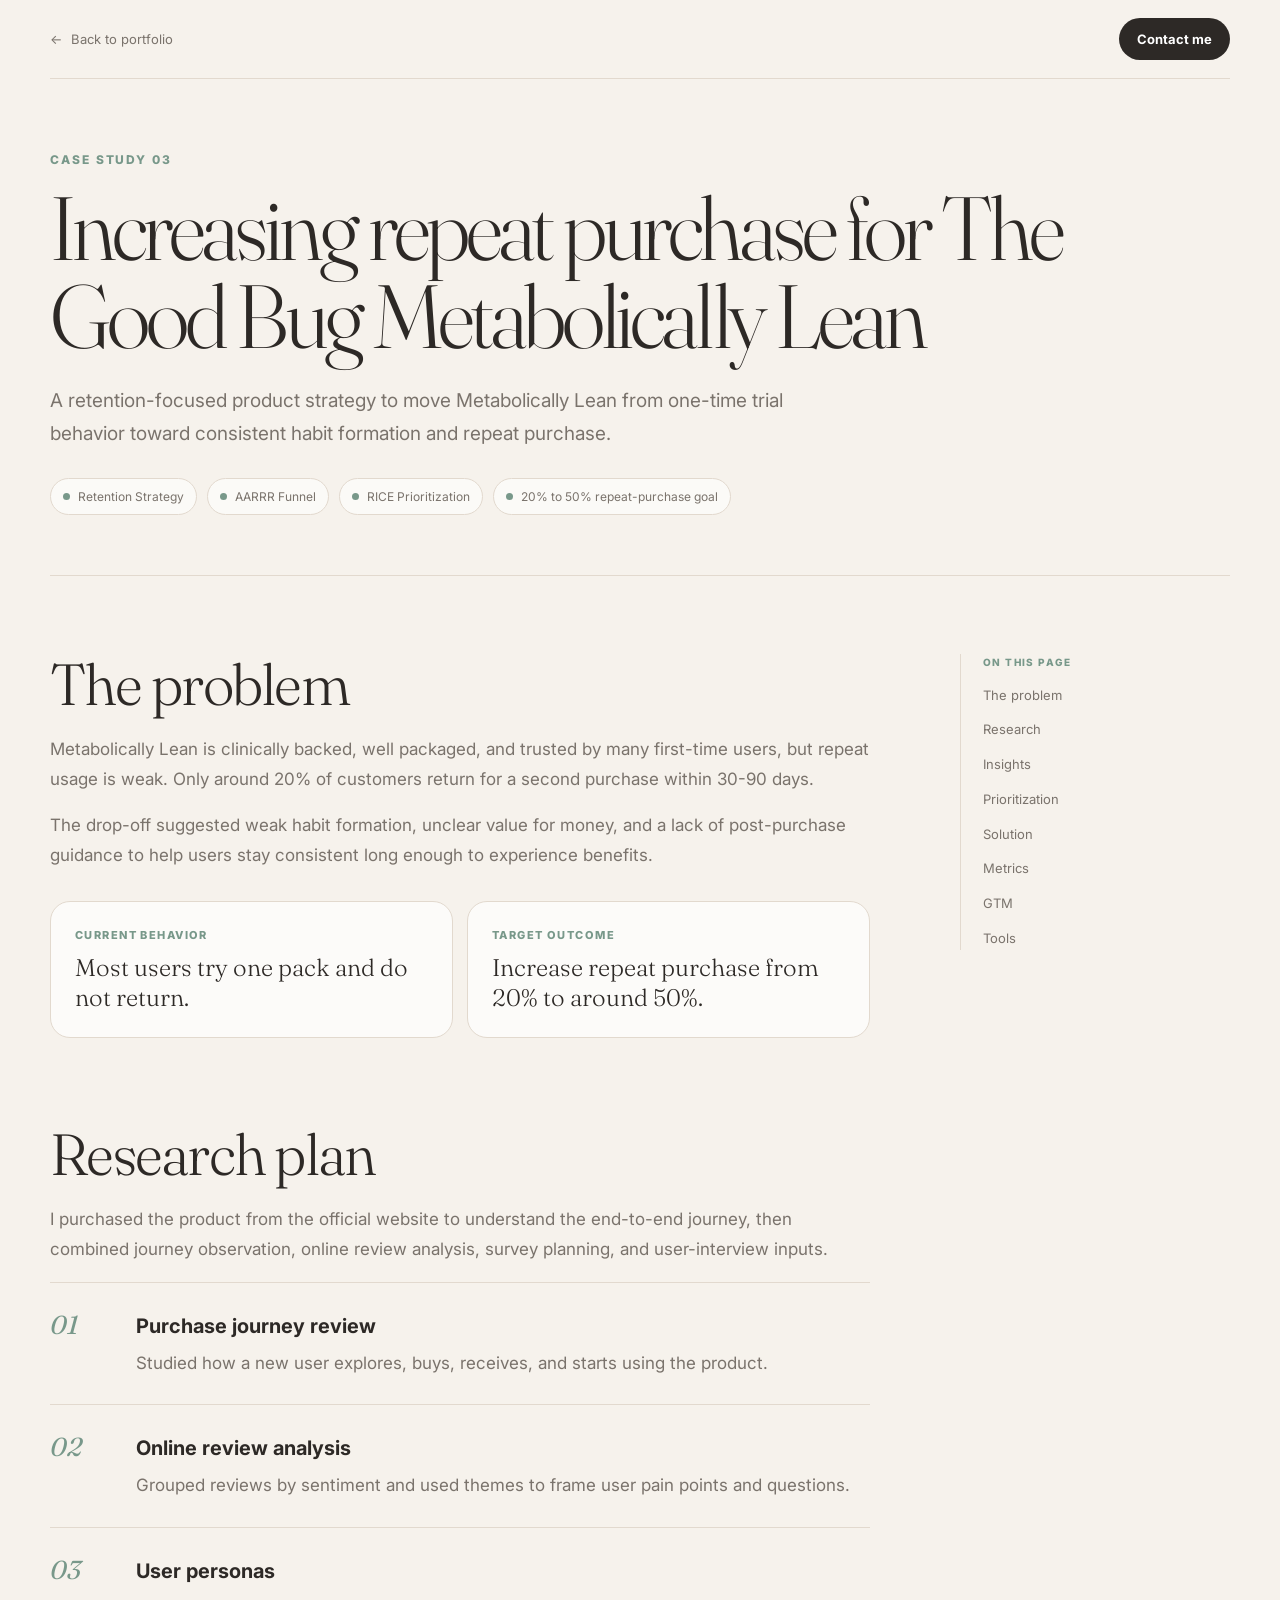
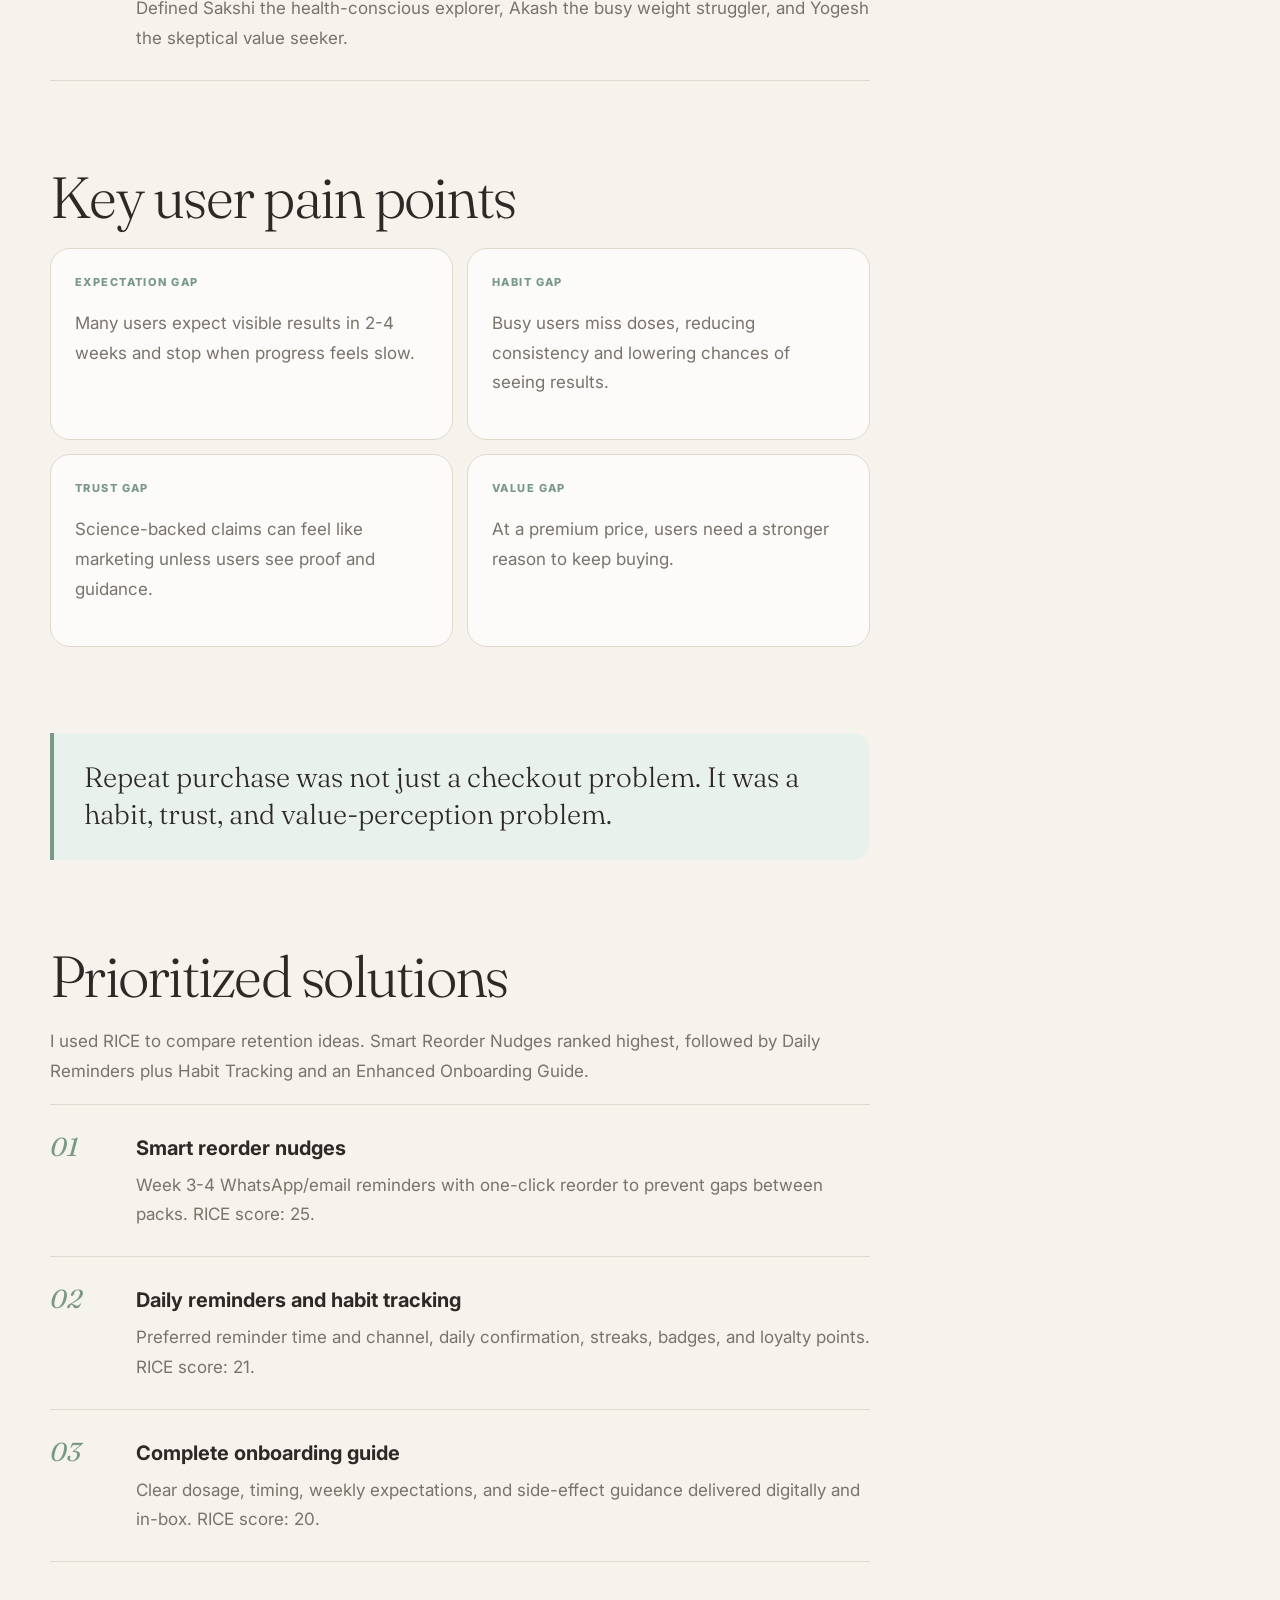
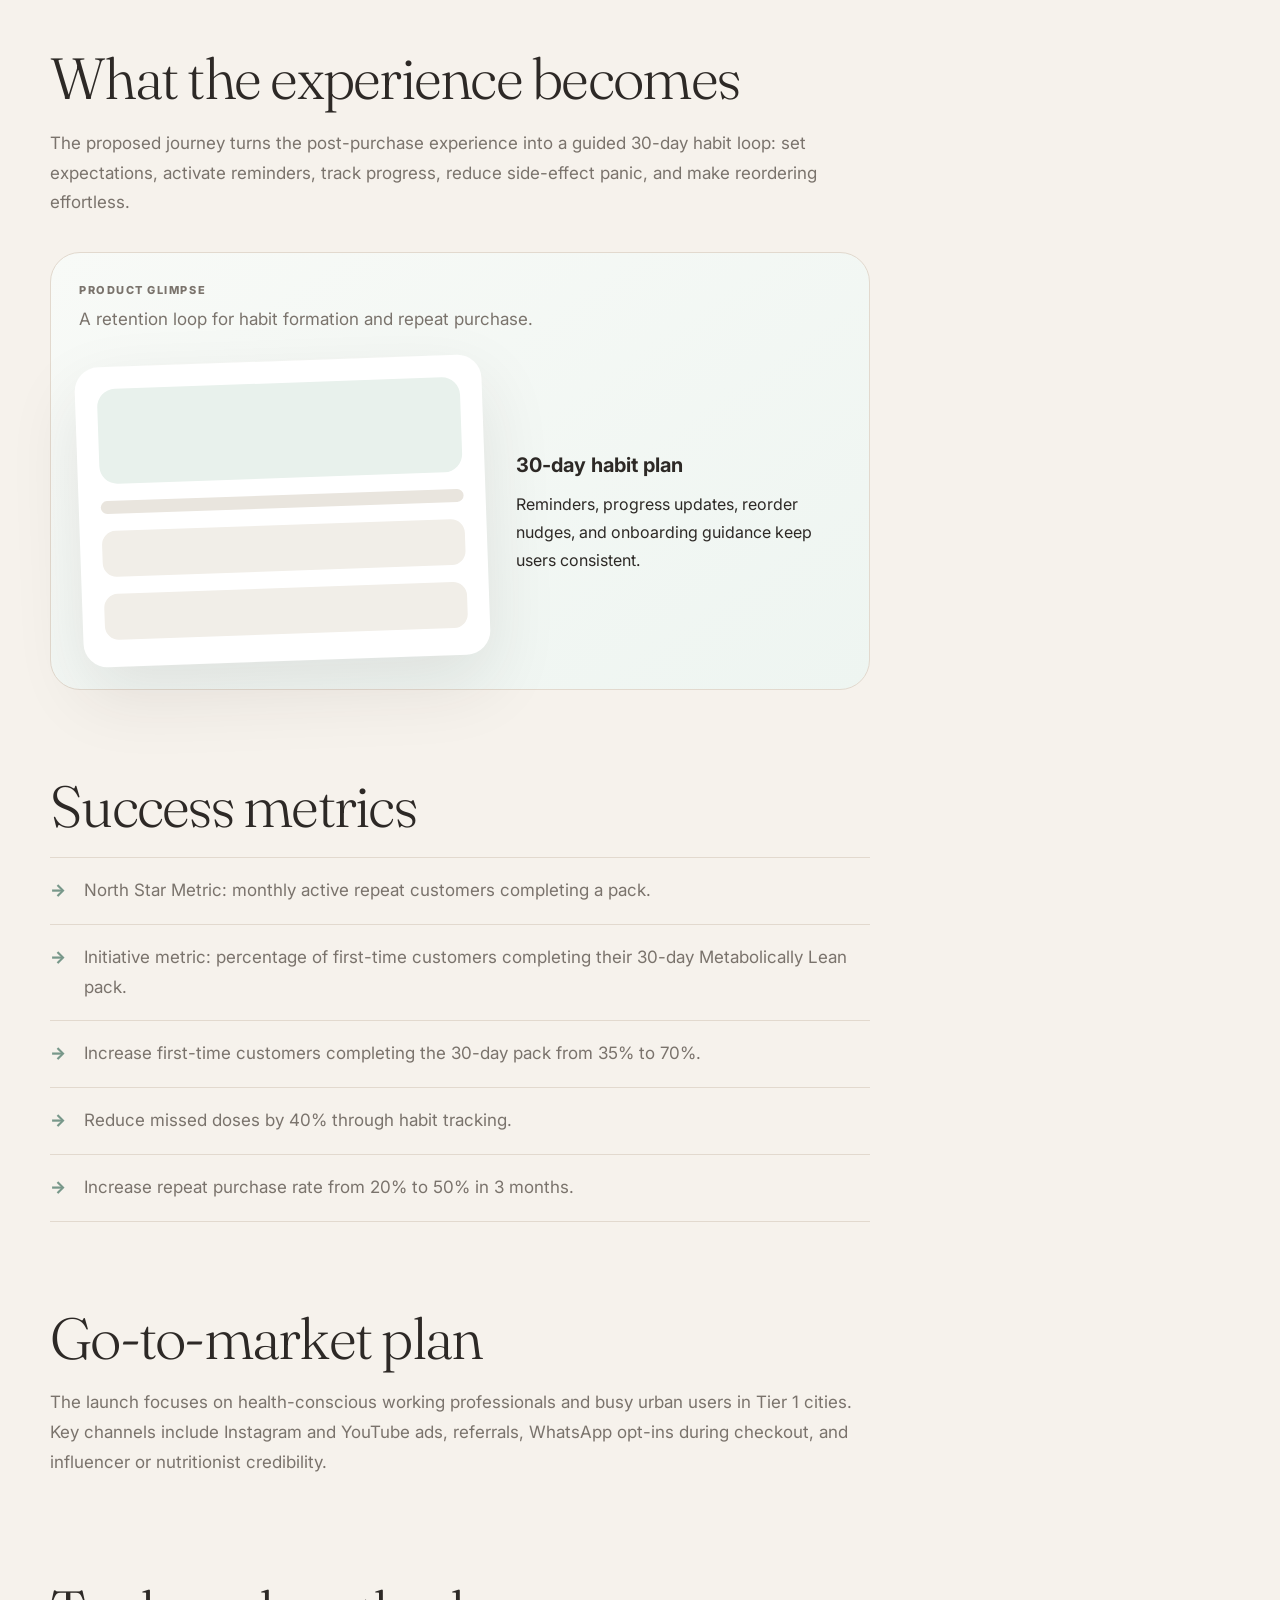
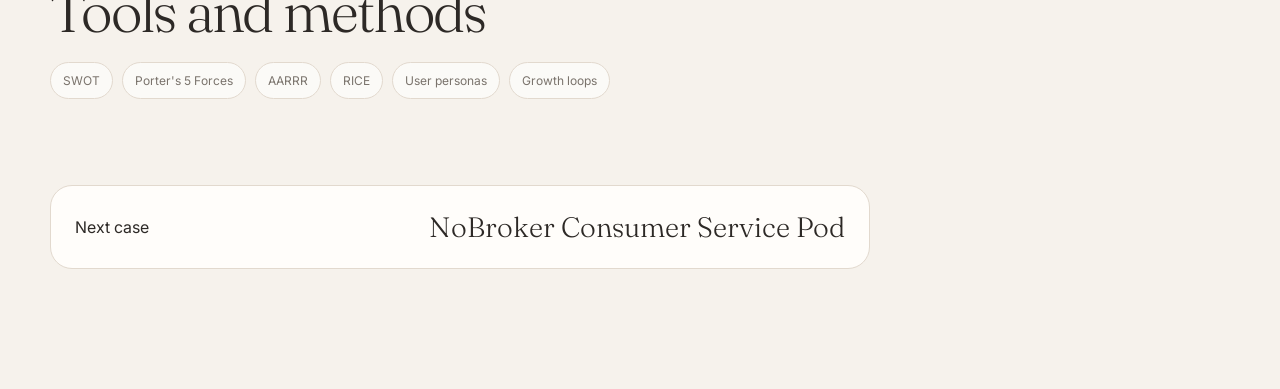
==== case-studies/good-bug-repeat-purchase/index.html @ 2aecc2f2 "Add new product case studies" ====
<!doctype html>
<html lang="en">
<head>
  <meta charset="utf-8">
  <meta name="viewport" content="width=device-width, initial-scale=1">
  <title>The Good Bug repeat purchase - Abhishek Wabale</title>
  <meta name="description" content="A product case study on increasing repeat purchase for The Good Bug Metabolically Lean.">
  <link rel="preconnect" href="https://fonts.googleapis.com">
  <link rel="preconnect" href="https://fonts.gstatic.com" crossorigin>
  <link href="https://fonts.googleapis.com/css2?family=Fraunces:opsz,wght@9..144,300;9..144,400&family=Inter:wght@300;400;500;600;700&display=swap" rel="stylesheet">
  <link rel="stylesheet" href="../../styles/case-study.css">
</head>
<body class="case-study-page">
  <div class="case-page">
    <div class="topbar">
      <a class="back-link" href="../../index.html#work"><span>&larr;</span><span>Back to portfolio</span></a>
      <div class="top-actions"><a class="btn" href="../../index.html#contact">Contact me</a></div>
    </div>

    <section class="hero">
      <p class="eyebrow">Case Study 03</p>
      <h1>Increasing repeat purchase for The Good Bug Metabolically Lean</h1>
      <p class="hero-copy">A retention-focused product strategy to move Metabolically Lean from one-time trial behavior toward consistent habit formation and repeat purchase.</p>
      <div class="hero-meta">
        <div class="hero-meta-item"><span class="hero-meta-dot"></span><span>Retention Strategy</span></div>
        <div class="hero-meta-item"><span class="hero-meta-dot"></span><span>AARRR Funnel</span></div>
        <div class="hero-meta-item"><span class="hero-meta-dot"></span><span>RICE Prioritization</span></div>
        <div class="hero-meta-item"><span class="hero-meta-dot"></span><span>20% to 50% repeat-purchase goal</span></div>
      </div>
    </section>

    <div class="content-wrap">
      <main class="content">
        <section class="section" id="problem">
          <h2 class="section-title">The problem</h2>
          <p>Metabolically Lean is clinically backed, well packaged, and trusted by many first-time users, but repeat usage is weak. Only around 20% of customers return for a second purchase within 30-90 days.</p>
          <p>The drop-off suggested weak habit formation, unclear value for money, and a lack of post-purchase guidance to help users stay consistent long enough to experience benefits.</p>
          <div class="facts">
            <div class="fact"><span>Current behavior</span><strong>Most users try one pack and do not return.</strong></div>
            <div class="fact"><span>Target outcome</span><strong>Increase repeat purchase from 20% to around 50%.</strong></div>
          </div>
        </section>

        <section class="section" id="research">
          <h2 class="section-title">Research plan</h2>
          <p>I purchased the product from the official website to understand the end-to-end journey, then combined journey observation, online review analysis, survey planning, and user-interview inputs.</p>
          <div class="steps">
            <div class="step"><div class="step-no">01</div><div><h3>Purchase journey review</h3><p>Studied how a new user explores, buys, receives, and starts using the product.</p></div></div>
            <div class="step"><div class="step-no">02</div><div><h3>Online review analysis</h3><p>Grouped reviews by sentiment and used themes to frame user pain points and questions.</p></div></div>
            <div class="step"><div class="step-no">03</div><div><h3>User personas</h3><p>Defined Sakshi the health-conscious explorer, Akash the busy weight struggler, and Yogesh the skeptical value seeker.</p></div></div>
          </div>
        </section>

        <section class="section" id="insights">
          <h2 class="section-title">Key user pain points</h2>
          <div class="two-col">
            <div class="impact-box"><span>Expectation gap</span><p>Many users expect visible results in 2-4 weeks and stop when progress feels slow.</p></div>
            <div class="impact-box"><span>Habit gap</span><p>Busy users miss doses, reducing consistency and lowering chances of seeing results.</p></div>
            <div class="impact-box"><span>Trust gap</span><p>Science-backed claims can feel like marketing unless users see proof and guidance.</p></div>
            <div class="impact-box"><span>Value gap</span><p>At a premium price, users need a stronger reason to keep buying.</p></div>
          </div>
        </section>

        <blockquote class="pull-quote">Repeat purchase was not just a checkout problem. It was a habit, trust, and value-perception problem.</blockquote>

        <section class="section" id="solutions">
          <h2 class="section-title">Prioritized solutions</h2>
          <p>I used RICE to compare retention ideas. Smart Reorder Nudges ranked highest, followed by Daily Reminders plus Habit Tracking and an Enhanced Onboarding Guide.</p>
          <div class="steps">
            <div class="step"><div class="step-no">01</div><div><h3>Smart reorder nudges</h3><p>Week 3-4 WhatsApp/email reminders with one-click reorder to prevent gaps between packs. RICE score: 25.</p></div></div>
            <div class="step"><div class="step-no">02</div><div><h3>Daily reminders and habit tracking</h3><p>Preferred reminder time and channel, daily confirmation, streaks, badges, and loyalty points. RICE score: 21.</p></div></div>
            <div class="step"><div class="step-no">03</div><div><h3>Complete onboarding guide</h3><p>Clear dosage, timing, weekly expectations, and side-effect guidance delivered digitally and in-box. RICE score: 20.</p></div></div>
          </div>
        </section>

        <section class="section" id="solution">
          <h2 class="section-title">What the experience becomes</h2>
          <p>The proposed journey turns the post-purchase experience into a guided 30-day habit loop: set expectations, activate reminders, track progress, reduce side-effect panic, and make reordering effortless.</p>
          <div class="case-gallery">
            <div class="case-gallery-head"><div><p class="case-gallery-label">Product glimpse</p><p class="case-gallery-title">A retention loop for habit formation and repeat purchase.</p></div></div>
            <div class="case-gallery-stage">
              <div class="mock-screen"><div class="hero-block"></div><div class="bar"></div><div class="row"></div><div class="row"></div></div>
              <div class="case-gallery-caption"><strong>30-day habit plan</strong> Reminders, progress updates, reorder nudges, and onboarding guidance keep users consistent.</div>
            </div>
          </div>
        </section>

        <section class="section" id="metrics">
          <h2 class="section-title">Success metrics</h2>
          <ul class="impact-points">
            <li>North Star Metric: monthly active repeat customers completing a pack.</li>
            <li>Initiative metric: percentage of first-time customers completing their 30-day Metabolically Lean pack.</li>
            <li>Increase first-time customers completing the 30-day pack from 35% to 70%.</li>
            <li>Reduce missed doses by 40% through habit tracking.</li>
            <li>Increase repeat purchase rate from 20% to 50% in 3 months.</li>
          </ul>
        </section>

        <section class="section" id="gtm">
          <h2 class="section-title">Go-to-market plan</h2>
          <p>The launch focuses on health-conscious working professionals and busy urban users in Tier 1 cities. Key channels include Instagram and YouTube ads, referrals, WhatsApp opt-ins during checkout, and influencer or nutritionist credibility.</p>
        </section>

        <section class="section" id="tools">
          <h2 class="section-title">Tools and methods</h2>
          <div class="case-chip-list"><span class="chip">SWOT</span><span class="chip">Porter's 5 Forces</span><span class="chip">AARRR</span><span class="chip">RICE</span><span class="chip">User personas</span><span class="chip">Growth loops</span></div>
        </section>

        <a class="next-case" href="../nobroker-consumer-service/"><span>Next case</span><strong>NoBroker Consumer Service Pod</strong></a>
      </main>

      <aside class="case-index">
        <span>On this page</span>
        <a href="#problem">The problem</a>
        <a href="#research">Research</a>
        <a href="#insights">Insights</a>
        <a href="#solutions">Prioritization</a>
        <a href="#solution">Solution</a>
        <a href="#metrics">Metrics</a>
        <a href="#gtm">GTM</a>
        <a href="#tools">Tools</a>
      </aside>
    </div>
  </div>
</body>
</html>
---- styles/case-study.css ----
:root {
  --ink: #2d2926;
  --muted: #7a736c;
  --paper: #f6f2ec;
  --panel: #fffdfa;
  --line: #e2d9ce;
  --sage: #78988a;
  --mint: #e8f1ec;
  --rose: #efe3dc;
  --sand: #eee2cb;
  --serif: "Fraunces", Georgia, serif;
  --sans: "Inter", Arial, sans-serif;
  --shadow: 0 28px 70px rgba(45, 41, 38, .1);
}

* { box-sizing: border-box; }
html { scroll-behavior: smooth; scroll-padding-top: 96px; }
body.case-study-page {
  margin: 0;
  background: var(--paper);
  color: var(--ink);
  font-family: var(--sans);
  line-height: 1.75;
}
a { color: inherit; text-decoration: none; }
.case-page { width: min(1180px, calc(100% - 44px)); margin: 0 auto; }
.topbar {
  height: 78px;
  display: flex;
  align-items: center;
  justify-content: space-between;
}
.back-link {
  display: inline-flex;
  align-items: center;
  gap: 9px;
  color: var(--muted);
  font-size: 13px;
}
.btn {
  display: inline-flex;
  align-items: center;
  justify-content: center;
  padding: 10px 18px;
  border-radius: 999px;
  background: var(--ink);
  color: #fff;
  font-size: 13px;
  font-weight: 700;
}
.hero {
  padding: 70px 0 60px;
  border-top: 1px solid var(--line);
  border-bottom: 1px solid var(--line);
}
.eyebrow {
  margin: 0 0 14px;
  color: var(--sage);
  text-transform: uppercase;
  letter-spacing: .16em;
  font-size: 12px;
  font-weight: 800;
}
.hero h1 {
  max-width: 1020px;
  margin: 0;
  font: 300 clamp(48px, 7vw, 96px)/.98 var(--serif);
  letter-spacing: -.045em;
  text-transform: none;
}
.hero-copy {
  max-width: 810px;
  color: var(--muted);
  font-size: 19px;
  margin: 24px 0 0;
}
.hero-meta {
  display: flex;
  flex-wrap: wrap;
  gap: 10px;
  margin-top: 28px;
}
.hero-meta-item, .chip {
  display: inline-flex;
  align-items: center;
  gap: 8px;
  border: 1px solid var(--line);
  border-radius: 999px;
  padding: 7px 12px;
  background: rgba(255,255,255,.62);
  color: var(--muted);
  font-size: 12px;
}
.hero-meta-dot {
  width: 7px;
  height: 7px;
  border-radius: 50%;
  background: var(--sage);
}
.content-wrap {
  display: grid;
  grid-template-columns: minmax(0, 820px) 230px;
  gap: 90px;
  align-items: start;
  padding: 78px 0 120px;
}
.content { min-width: 0; }
.section {
  padding: 0 0 86px;
}
.section-title {
  margin: 0 0 20px;
  font: 300 clamp(36px, 4.6vw, 58px)/1.05 var(--serif);
  letter-spacing: -.03em;
}
.content p, .content li {
  color: var(--muted);
  font-size: 17px;
}
.facts {
  display: grid;
  grid-template-columns: repeat(2, 1fr);
  gap: 14px;
  margin-top: 30px;
}
.fact, .impact-box {
  padding: 24px;
  border: 1px solid var(--line);
  border-radius: 20px;
  background: rgba(255,255,255,.72);
}
.fact span, .impact-box span {
  display: block;
  color: var(--sage);
  text-transform: uppercase;
  letter-spacing: .13em;
  font-size: 11px;
  font-weight: 800;
  margin-bottom: 8px;
}
.fact strong {
  display: block;
  font: 300 24px/1.25 var(--serif);
}
.pull-quote {
  margin: 0 0 86px;
  padding: 26px 30px;
  border-left: 4px solid var(--sage);
  border-radius: 0 18px 18px 0;
  background: var(--mint);
  font: 300 28px/1.35 var(--serif);
}
.steps {
  border-top: 1px solid var(--line);
}
.step {
  display: grid;
  grid-template-columns: 64px 1fr;
  gap: 22px;
  padding: 26px 0;
  border-bottom: 1px solid var(--line);
}
.step-no {
  color: var(--sage);
  font: italic 26px var(--serif);
}
.step h3 { margin: 0 0 5px; font-size: 20px; }
.step p { margin: 0; }
.case-gallery {
  margin-top: 34px;
  padding: 28px;
  border: 1px solid var(--line);
  border-radius: 30px;
  background: linear-gradient(145deg, #f8faf7, #eef5f1);
}
.case-gallery-head {
  display: flex;
  justify-content: space-between;
  gap: 20px;
  align-items: start;
  margin-bottom: 26px;
}
.case-gallery-label {
  margin: 0 0 5px;
  color: var(--sage);
  text-transform: uppercase;
  letter-spacing: .14em;
  font-size: 11px !important;
  font-weight: 800;
}
.case-gallery-title {
  margin: 0;
  max-width: 520px;
  color: var(--muted);
}
.case-gallery-stage {
  display: grid;
  grid-template-columns: 1fr .8fr;
  gap: 30px;
  align-items: center;
}
.mock-screen {
  min-height: 300px;
  border-radius: 24px;
  background: #fff;
  box-shadow: var(--shadow);
  padding: 22px;
  display: grid;
  gap: 12px;
  transform: rotate(-2deg);
}
.mock-screen .bar {
  height: 13px;
  border-radius: 999px;
  background: #e9e5de;
}
.mock-screen .hero-block {
  height: 95px;
  border-radius: 18px;
  background: var(--mint);
}
.mock-screen .row {
  height: 46px;
  border-radius: 14px;
  background: #f1eee8;
}
.case-gallery-caption strong {
  display: block;
  color: var(--ink);
  font-size: 20px;
  margin-bottom: 7px;
}
.impact-points {
  list-style: none;
  padding: 0;
  margin: 0;
  border-top: 1px solid var(--line);
}
.impact-points li {
  position: relative;
  padding: 18px 0 18px 34px;
  border-bottom: 1px solid var(--line);
}
.impact-points li::before {
  content: "->";
  position: absolute;
  left: 0;
  color: var(--sage);
  font-weight: 800;
}
.two-col {
  display: grid;
  grid-template-columns: repeat(2, 1fr);
  gap: 14px;
}
.case-chip-list {
  display: flex;
  flex-wrap: wrap;
  gap: 9px;
}
.case-index {
  position: sticky;
  top: 26px;
  padding-left: 22px;
  border-left: 1px solid var(--line);
  display: grid;
  gap: 12px;
  color: var(--muted);
  font-size: 13px;
}
.case-index span {
  text-transform: uppercase;
  letter-spacing: .14em;
  font-size: 10px;
  font-weight: 800;
  color: var(--sage);
}
.case-index a:hover { color: var(--ink); }
.next-case {
  display: flex;
  justify-content: space-between;
  gap: 20px;
  align-items: center;
  padding: 24px;
  border: 1px solid var(--line);
  border-radius: 22px;
  background: var(--panel);
}
.next-case strong {
  display: block;
  font: 300 28px var(--serif);
}

@media (max-width: 880px) {
  .content-wrap { grid-template-columns: 1fr; gap: 40px; padding-top: 54px; }
  .case-index { display: none; }
  .facts, .two-col, .case-gallery-stage { grid-template-columns: 1fr; }
  .hero { padding-top: 44px; }
}

@media (max-width: 620px) {
  .case-page { width: min(100% - 30px, 1180px); }
  .topbar { height: 68px; }
  .top-actions { display: none; }
  .hero h1 { font-size: 44px; }
  .hero-copy { font-size: 17px; }
  .step { grid-template-columns: 1fr; }
  .pull-quote { font-size: 23px; padding: 22px; }
}
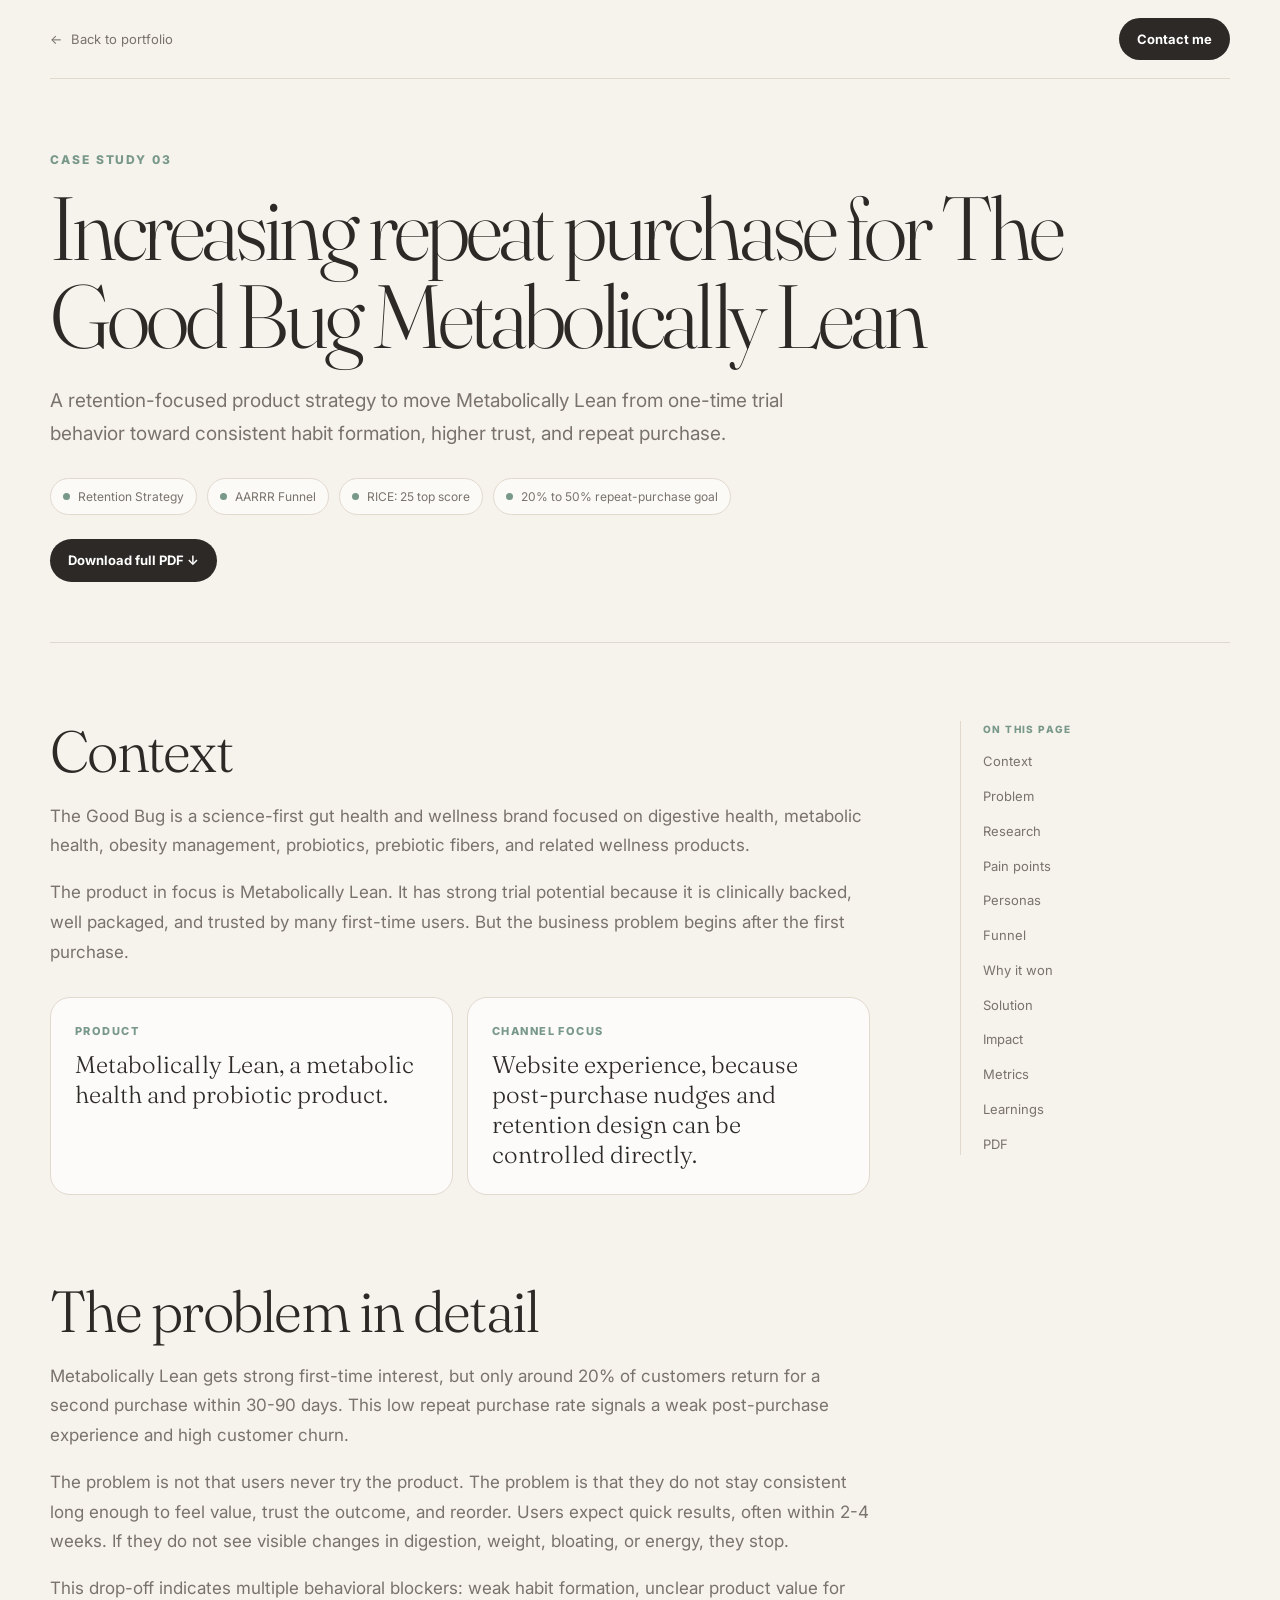
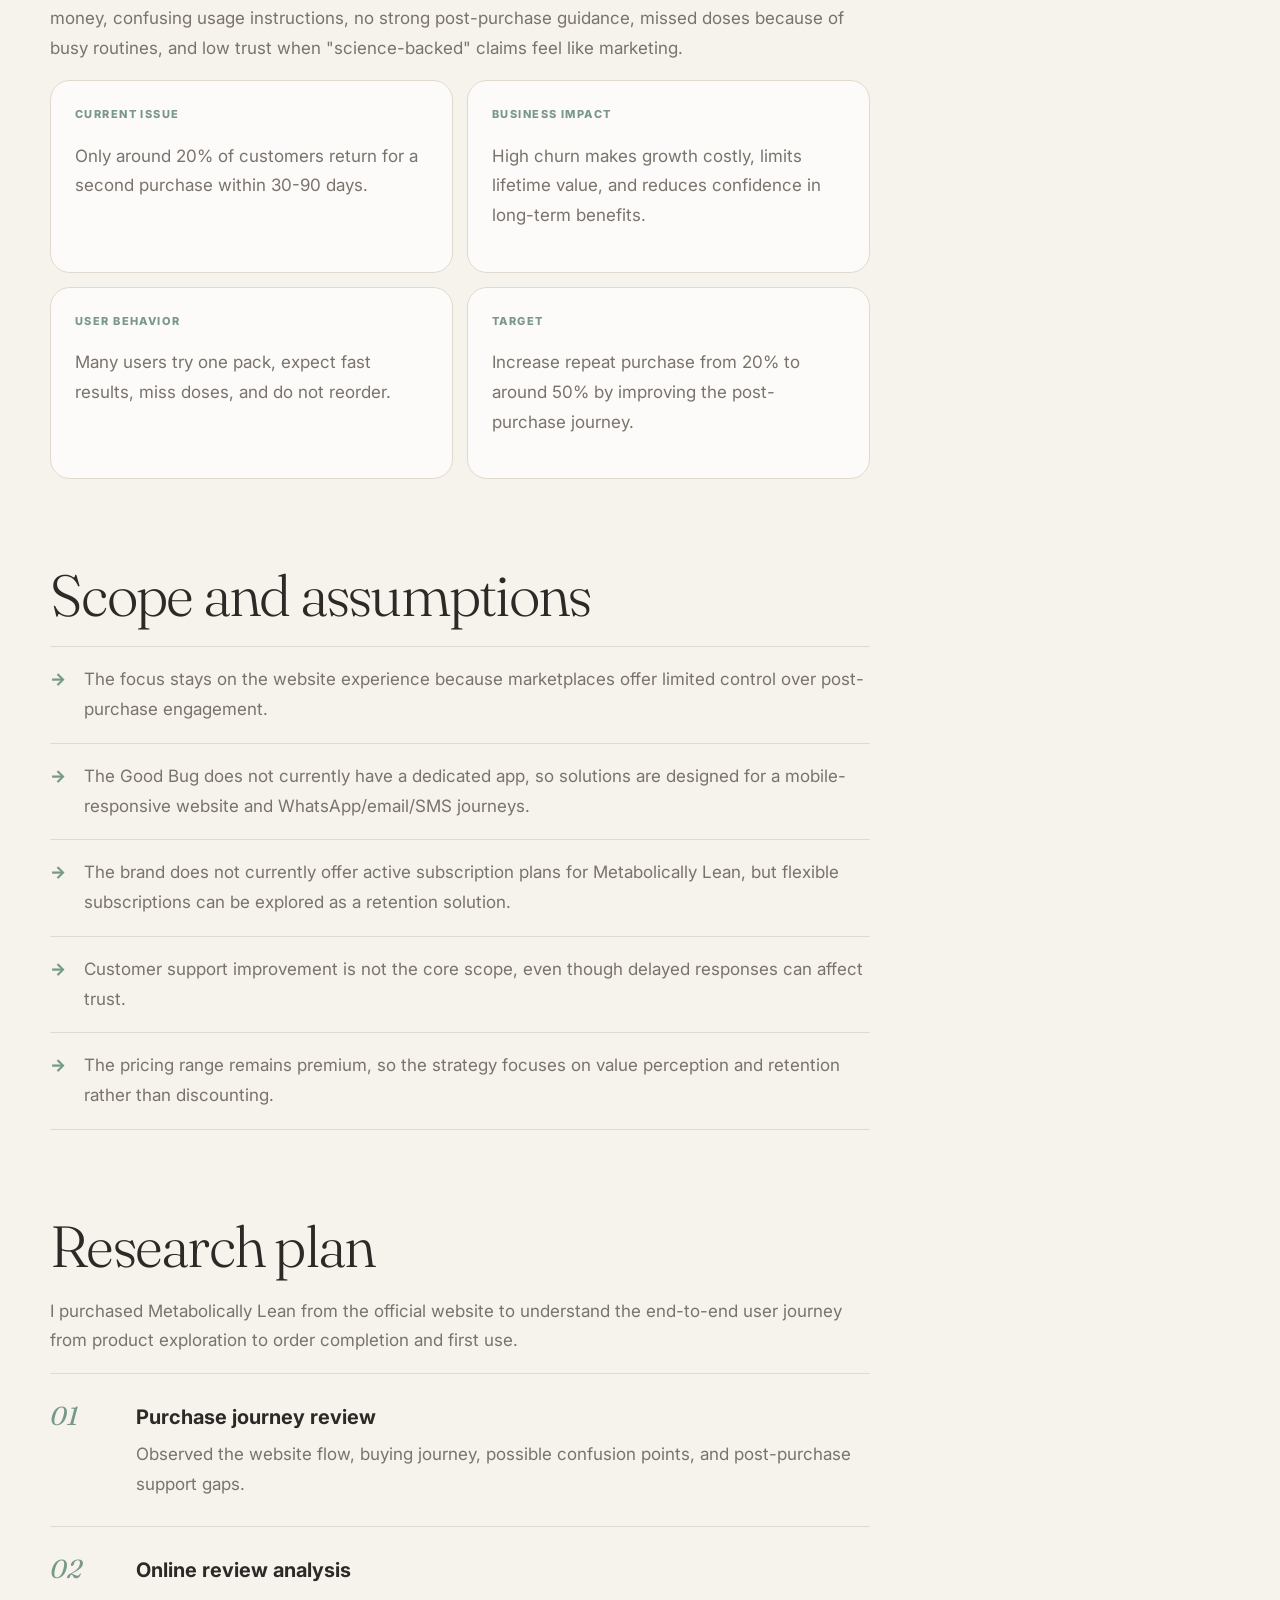
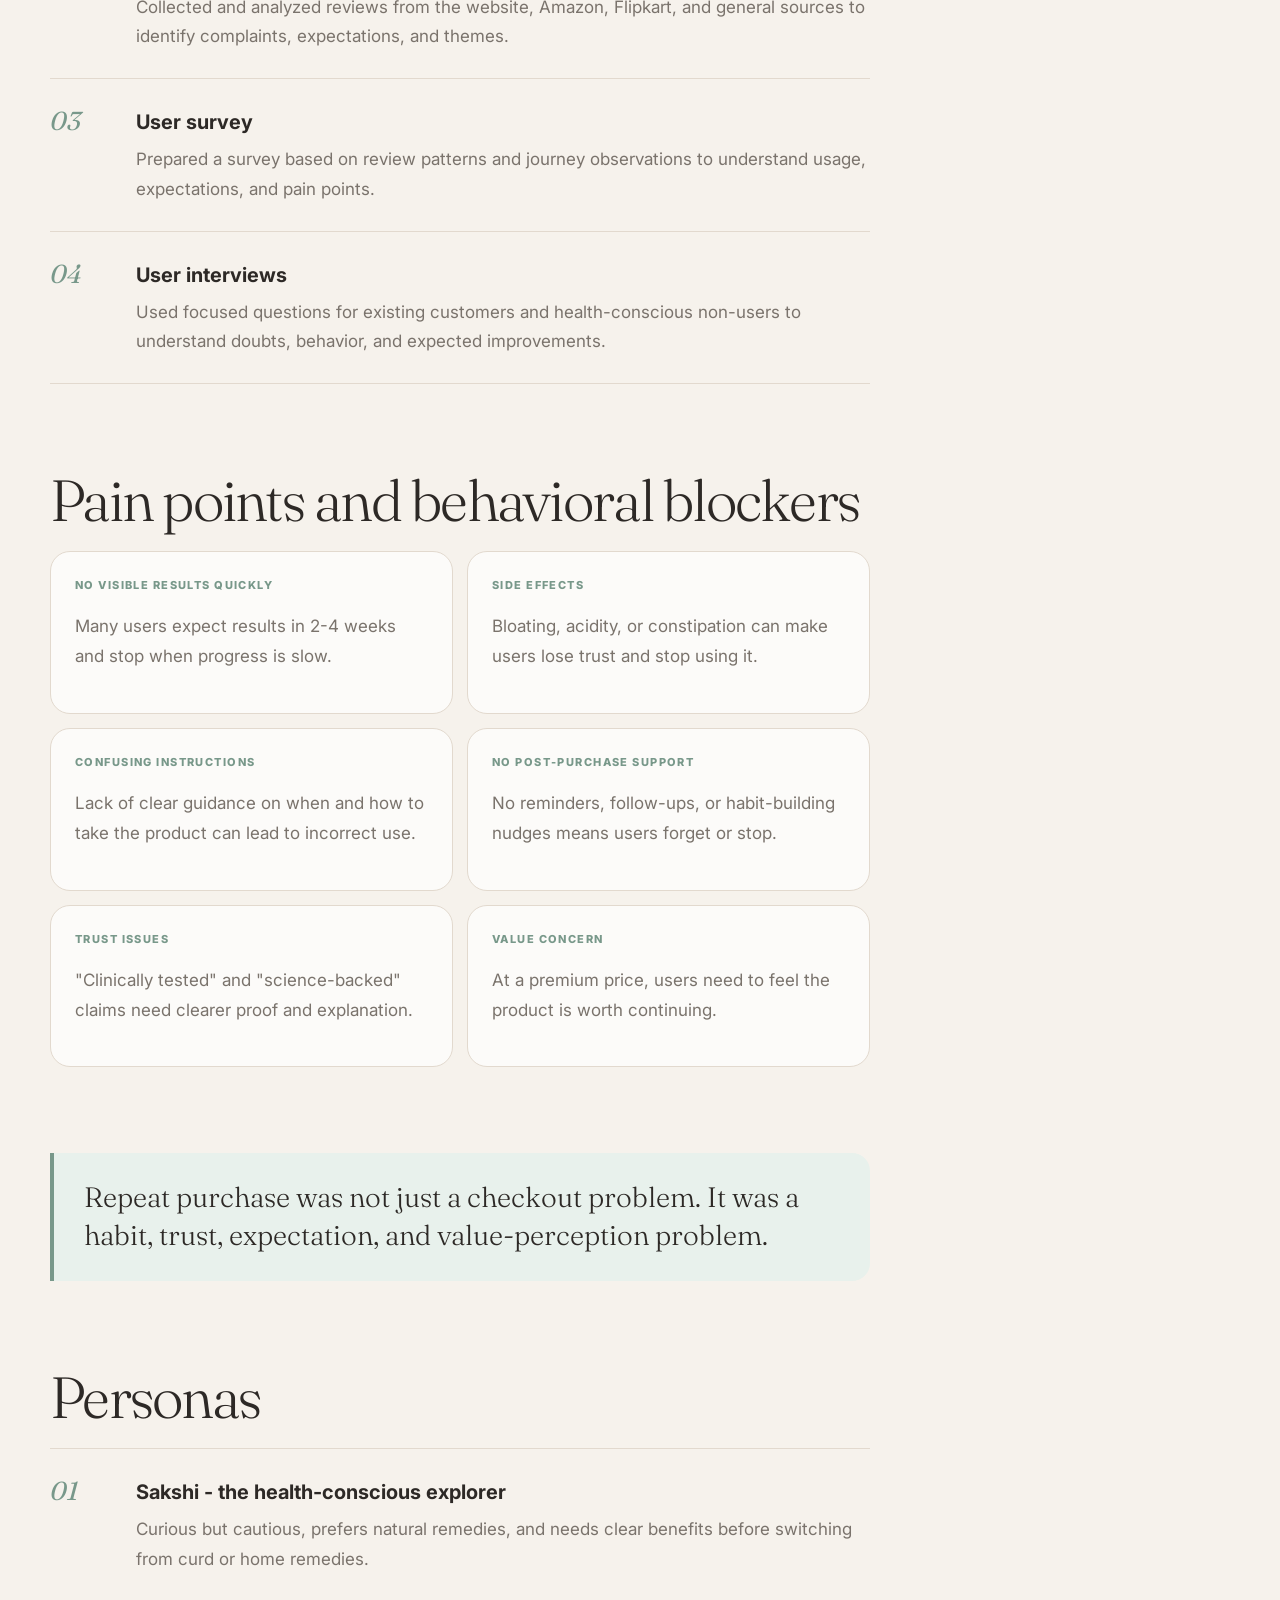
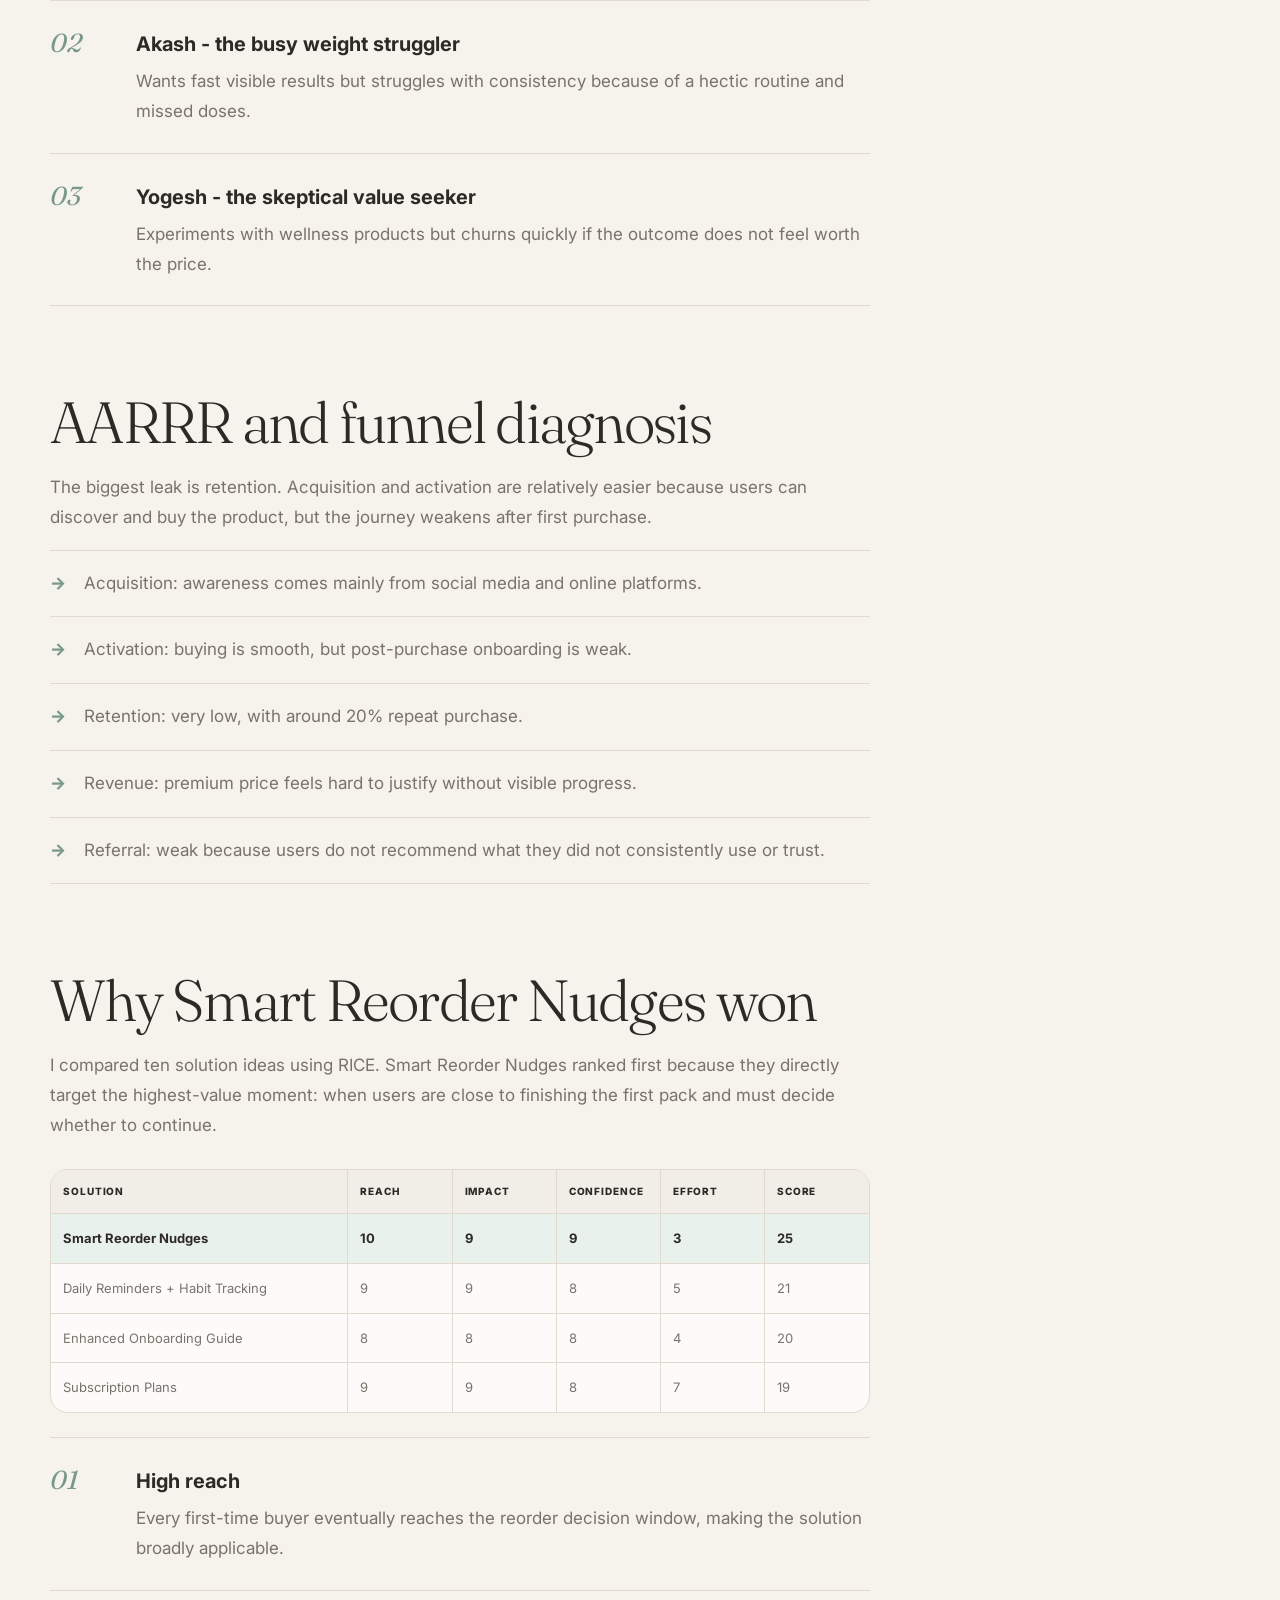
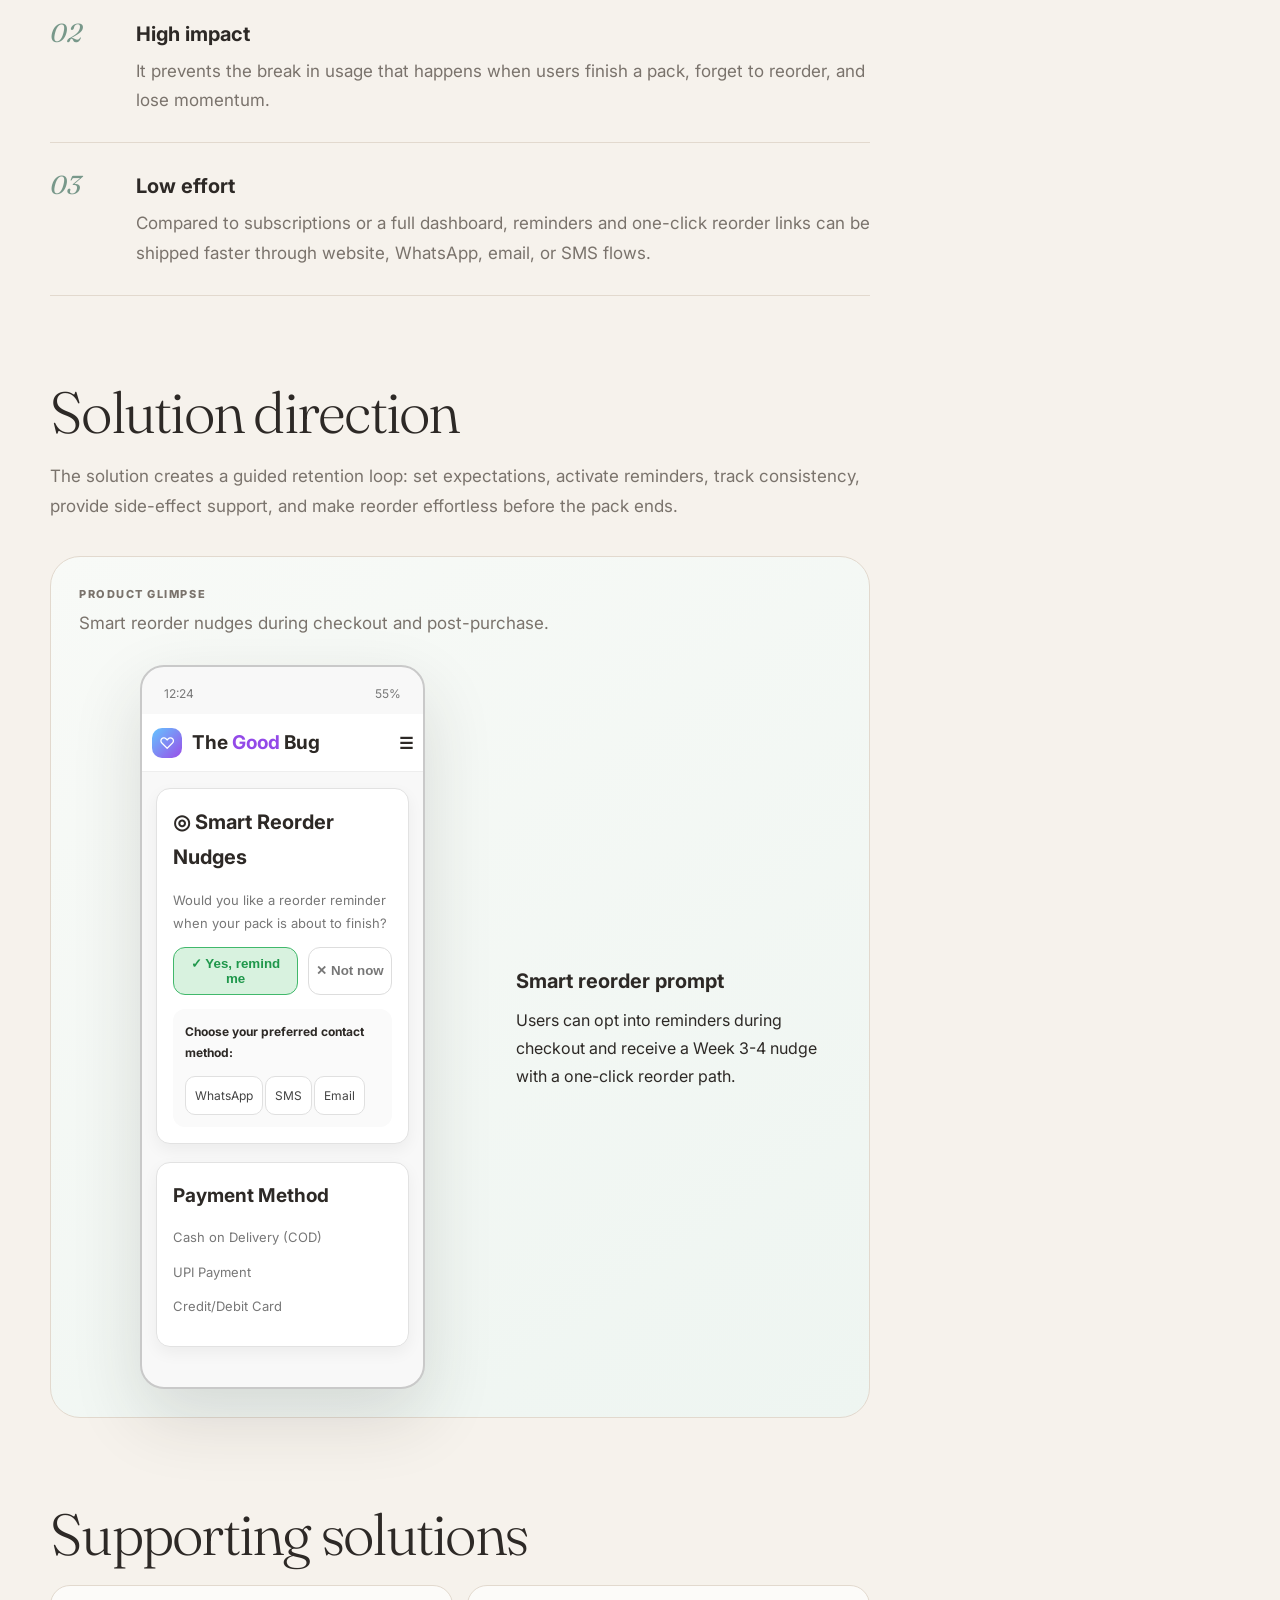
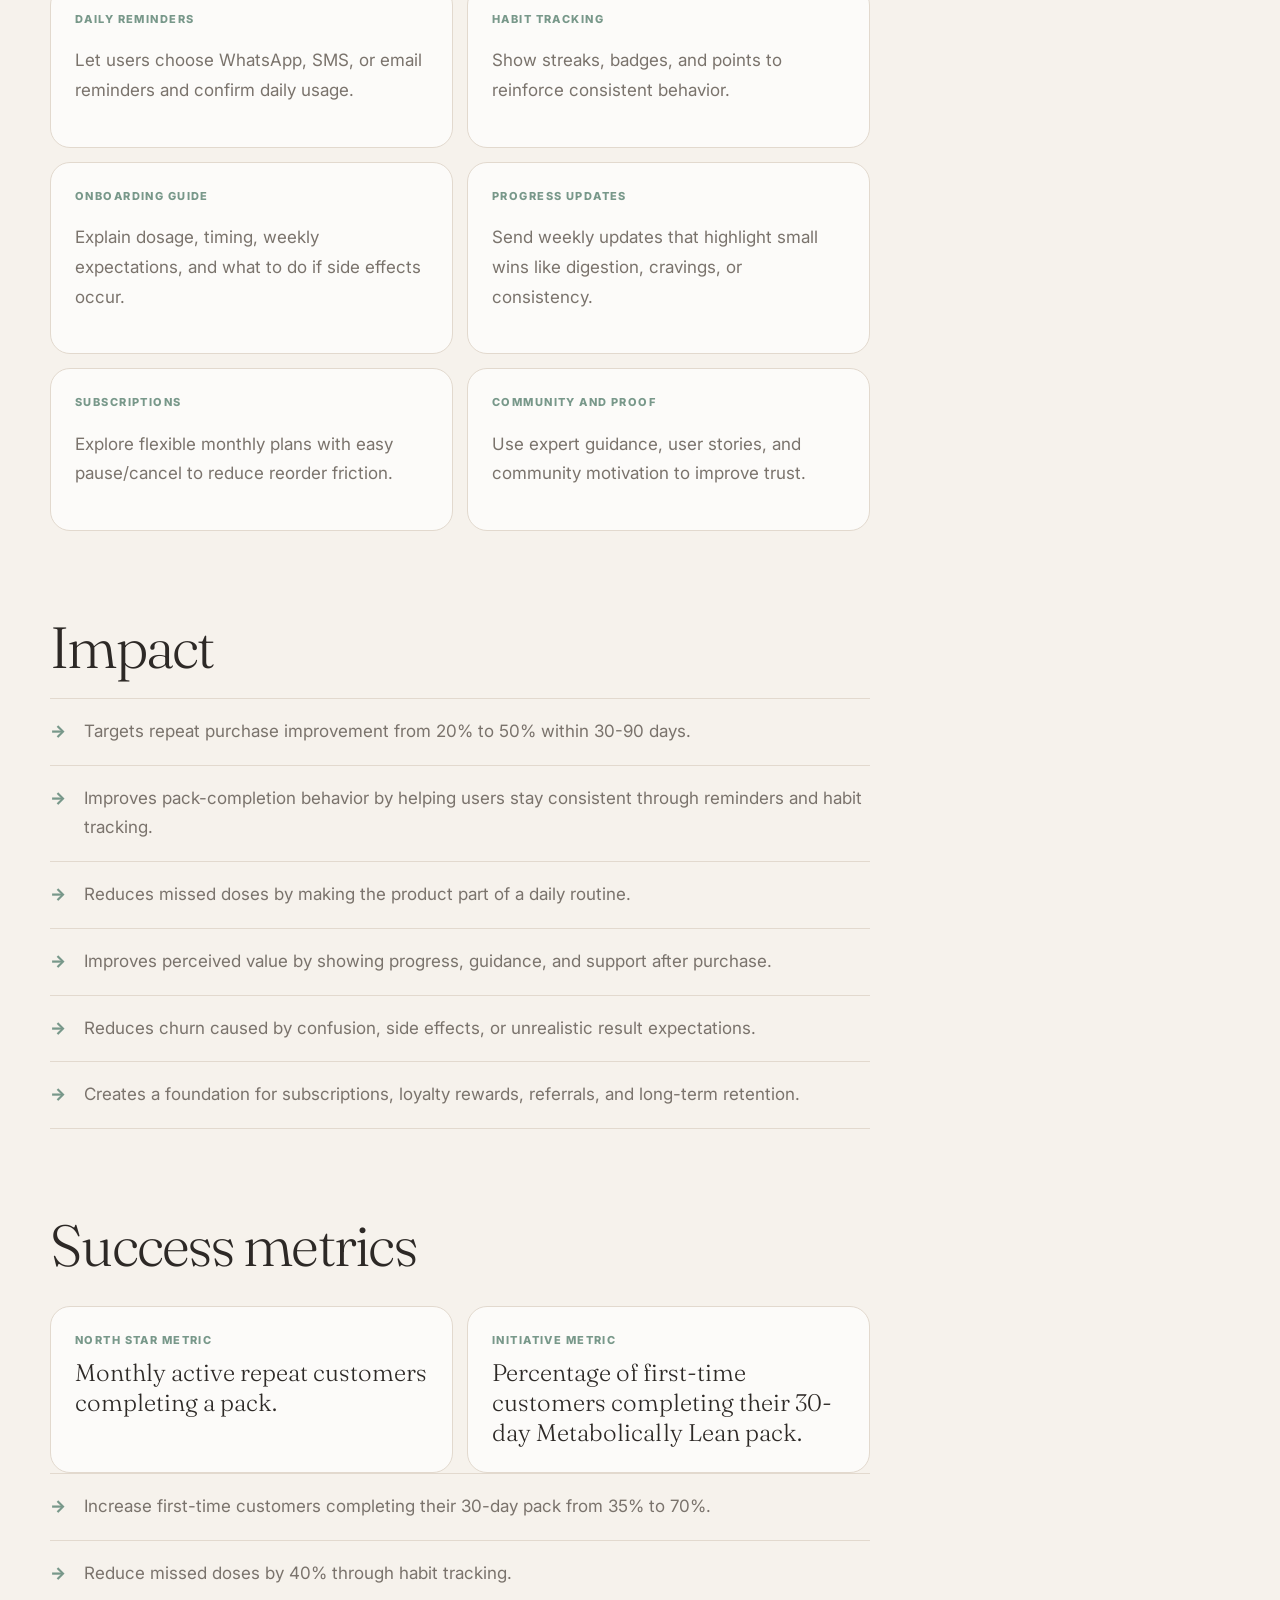
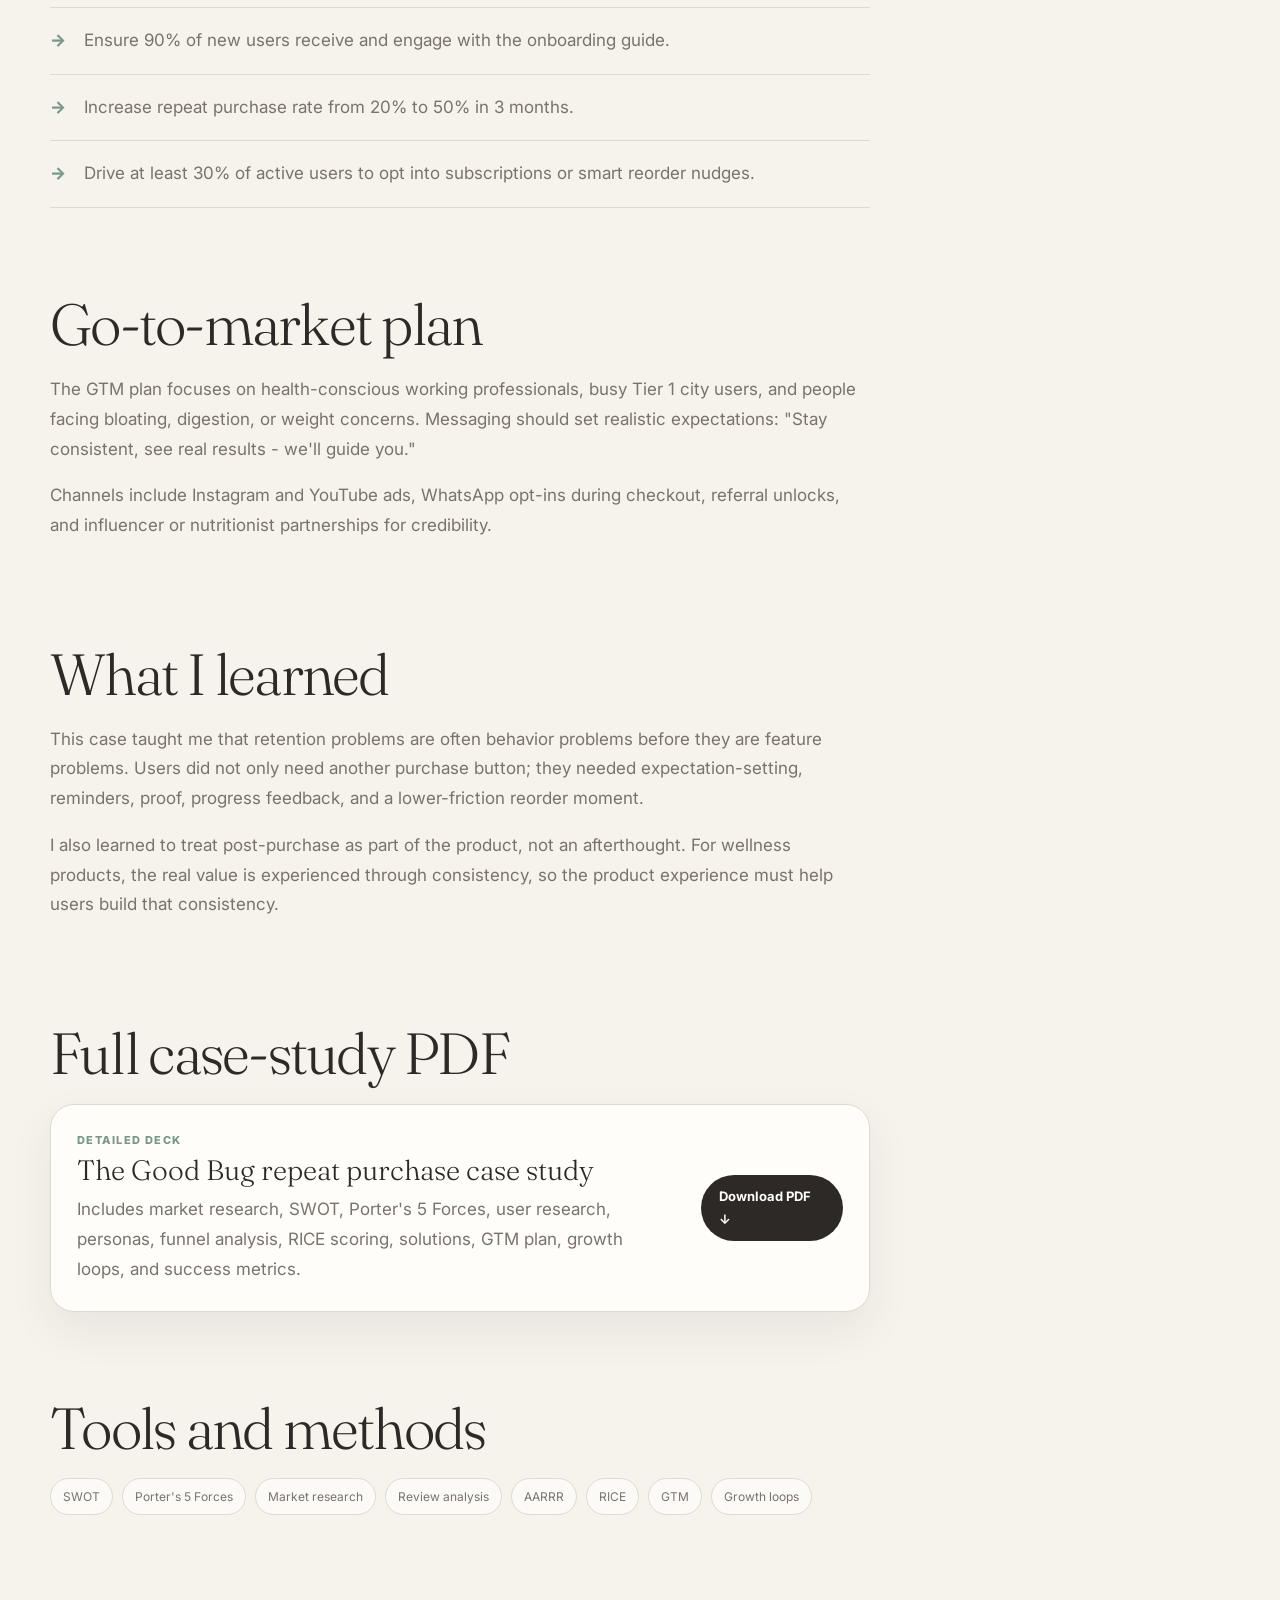
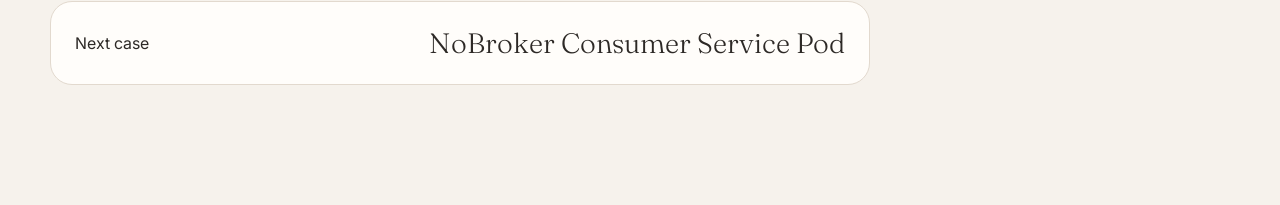
==== commit 5574389d: "Expand detailed product case studies" ====
--- a/case-studies/good-bug-repeat-purchase/index.html
+++ b/case-studies/good-bug-repeat-purchase/index.html
@@ -4,7 +4,7 @@
   <meta charset="utf-8">
   <meta name="viewport" content="width=device-width, initial-scale=1">
   <title>The Good Bug repeat purchase - Abhishek Wabale</title>
-  <meta name="description" content="A product case study on increasing repeat purchase for The Good Bug Metabolically Lean.">
+  <meta name="description" content="A detailed product case study on increasing repeat purchase for The Good Bug Metabolically Lean.">
   <link rel="preconnect" href="https://fonts.googleapis.com">
   <link rel="preconnect" href="https://fonts.gstatic.com" crossorigin>
   <link href="https://fonts.googleapis.com/css2?family=Fraunces:opsz,wght@9..144,300;9..144,400&family=Inter:wght@300;400;500;600;700&display=swap" rel="stylesheet">
@@ -20,90 +20,203 @@
     <section class="hero">
       <p class="eyebrow">Case Study 03</p>
       <h1>Increasing repeat purchase for The Good Bug Metabolically Lean</h1>
-      <p class="hero-copy">A retention-focused product strategy to move Metabolically Lean from one-time trial behavior toward consistent habit formation and repeat purchase.</p>
+      <p class="hero-copy">A retention-focused product strategy to move Metabolically Lean from one-time trial behavior toward consistent habit formation, higher trust, and repeat purchase.</p>
       <div class="hero-meta">
         <div class="hero-meta-item"><span class="hero-meta-dot"></span><span>Retention Strategy</span></div>
         <div class="hero-meta-item"><span class="hero-meta-dot"></span><span>AARRR Funnel</span></div>
-        <div class="hero-meta-item"><span class="hero-meta-dot"></span><span>RICE Prioritization</span></div>
+        <div class="hero-meta-item"><span class="hero-meta-dot"></span><span>RICE: 25 top score</span></div>
         <div class="hero-meta-item"><span class="hero-meta-dot"></span><span>20% to 50% repeat-purchase goal</span></div>
       </div>
+      <div class="hero-actions">
+        <a class="btn" href="../../assets/Good-Bug-Repeat-Purchase-Case-Study.pdf" target="_blank" rel="noopener">Download full PDF ↓</a>
+      </div>
     </section>
 
     <div class="content-wrap">
       <main class="content">
+        <section class="section" id="context">
+          <h2 class="section-title">Context</h2>
+          <p>The Good Bug is a science-first gut health and wellness brand focused on digestive health, metabolic health, obesity management, probiotics, prebiotic fibers, and related wellness products.</p>
+          <p>The product in focus is Metabolically Lean. It has strong trial potential because it is clinically backed, well packaged, and trusted by many first-time users. But the business problem begins after the first purchase.</p>
+          <div class="facts">
+            <div class="fact"><span>Product</span><strong>Metabolically Lean, a metabolic health and probiotic product.</strong></div>
+            <div class="fact"><span>Channel focus</span><strong>Website experience, because post-purchase nudges and retention design can be controlled directly.</strong></div>
+          </div>
+        </section>
+
         <section class="section" id="problem">
-          <h2 class="section-title">The problem</h2>
-          <p>Metabolically Lean is clinically backed, well packaged, and trusted by many first-time users, but repeat usage is weak. Only around 20% of customers return for a second purchase within 30-90 days.</p>
-          <p>The drop-off suggested weak habit formation, unclear value for money, and a lack of post-purchase guidance to help users stay consistent long enough to experience benefits.</p>
-          <div class="facts">
-            <div class="fact"><span>Current behavior</span><strong>Most users try one pack and do not return.</strong></div>
-            <div class="fact"><span>Target outcome</span><strong>Increase repeat purchase from 20% to around 50%.</strong></div>
-          </div>
+          <h2 class="section-title">The problem in detail</h2>
+          <p>Metabolically Lean gets strong first-time interest, but only around 20% of customers return for a second purchase within 30-90 days. This low repeat purchase rate signals a weak post-purchase experience and high customer churn.</p>
+          <p>The problem is not that users never try the product. The problem is that they do not stay consistent long enough to feel value, trust the outcome, and reorder. Users expect quick results, often within 2-4 weeks. If they do not see visible changes in digestion, weight, bloating, or energy, they stop.</p>
+          <p>This drop-off indicates multiple behavioral blockers: weak habit formation, unclear product value for money, confusing usage instructions, no strong post-purchase guidance, missed doses because of busy routines, and low trust when "science-backed" claims feel like marketing.</p>
+          <div class="two-col">
+            <div class="impact-box"><span>Current issue</span><p>Only around 20% of customers return for a second purchase within 30-90 days.</p></div>
+            <div class="impact-box"><span>Business impact</span><p>High churn makes growth costly, limits lifetime value, and reduces confidence in long-term benefits.</p></div>
+            <div class="impact-box"><span>User behavior</span><p>Many users try one pack, expect fast results, miss doses, and do not reorder.</p></div>
+            <div class="impact-box"><span>Target</span><p>Increase repeat purchase from 20% to around 50% by improving the post-purchase journey.</p></div>
+          </div>
+        </section>
+
+        <section class="section" id="assumptions">
+          <h2 class="section-title">Scope and assumptions</h2>
+          <ul class="impact-points">
+            <li>The focus stays on the website experience because marketplaces offer limited control over post-purchase engagement.</li>
+            <li>The Good Bug does not currently have a dedicated app, so solutions are designed for a mobile-responsive website and WhatsApp/email/SMS journeys.</li>
+            <li>The brand does not currently offer active subscription plans for Metabolically Lean, but flexible subscriptions can be explored as a retention solution.</li>
+            <li>Customer support improvement is not the core scope, even though delayed responses can affect trust.</li>
+            <li>The pricing range remains premium, so the strategy focuses on value perception and retention rather than discounting.</li>
+          </ul>
         </section>
 
         <section class="section" id="research">
           <h2 class="section-title">Research plan</h2>
-          <p>I purchased the product from the official website to understand the end-to-end journey, then combined journey observation, online review analysis, survey planning, and user-interview inputs.</p>
+          <p>I purchased Metabolically Lean from the official website to understand the end-to-end user journey from product exploration to order completion and first use.</p>
           <div class="steps">
-            <div class="step"><div class="step-no">01</div><div><h3>Purchase journey review</h3><p>Studied how a new user explores, buys, receives, and starts using the product.</p></div></div>
-            <div class="step"><div class="step-no">02</div><div><h3>Online review analysis</h3><p>Grouped reviews by sentiment and used themes to frame user pain points and questions.</p></div></div>
-            <div class="step"><div class="step-no">03</div><div><h3>User personas</h3><p>Defined Sakshi the health-conscious explorer, Akash the busy weight struggler, and Yogesh the skeptical value seeker.</p></div></div>
+            <div class="step"><div class="step-no">01</div><div><h3>Purchase journey review</h3><p>Observed the website flow, buying journey, possible confusion points, and post-purchase support gaps.</p></div></div>
+            <div class="step"><div class="step-no">02</div><div><h3>Online review analysis</h3><p>Collected and analyzed reviews from the website, Amazon, Flipkart, and general sources to identify complaints, expectations, and themes.</p></div></div>
+            <div class="step"><div class="step-no">03</div><div><h3>User survey</h3><p>Prepared a survey based on review patterns and journey observations to understand usage, expectations, and pain points.</p></div></div>
+            <div class="step"><div class="step-no">04</div><div><h3>User interviews</h3><p>Used focused questions for existing customers and health-conscious non-users to understand doubts, behavior, and expected improvements.</p></div></div>
           </div>
         </section>
 
         <section class="section" id="insights">
-          <h2 class="section-title">Key user pain points</h2>
+          <h2 class="section-title">Pain points and behavioral blockers</h2>
           <div class="two-col">
-            <div class="impact-box"><span>Expectation gap</span><p>Many users expect visible results in 2-4 weeks and stop when progress feels slow.</p></div>
-            <div class="impact-box"><span>Habit gap</span><p>Busy users miss doses, reducing consistency and lowering chances of seeing results.</p></div>
-            <div class="impact-box"><span>Trust gap</span><p>Science-backed claims can feel like marketing unless users see proof and guidance.</p></div>
-            <div class="impact-box"><span>Value gap</span><p>At a premium price, users need a stronger reason to keep buying.</p></div>
-          </div>
-        </section>
-
-        <blockquote class="pull-quote">Repeat purchase was not just a checkout problem. It was a habit, trust, and value-perception problem.</blockquote>
-
-        <section class="section" id="solutions">
-          <h2 class="section-title">Prioritized solutions</h2>
-          <p>I used RICE to compare retention ideas. Smart Reorder Nudges ranked highest, followed by Daily Reminders plus Habit Tracking and an Enhanced Onboarding Guide.</p>
+            <div class="impact-box"><span>No visible results quickly</span><p>Many users expect results in 2-4 weeks and stop when progress is slow.</p></div>
+            <div class="impact-box"><span>Side effects</span><p>Bloating, acidity, or constipation can make users lose trust and stop using it.</p></div>
+            <div class="impact-box"><span>Confusing instructions</span><p>Lack of clear guidance on when and how to take the product can lead to incorrect use.</p></div>
+            <div class="impact-box"><span>No post-purchase support</span><p>No reminders, follow-ups, or habit-building nudges means users forget or stop.</p></div>
+            <div class="impact-box"><span>Trust issues</span><p>"Clinically tested" and "science-backed" claims need clearer proof and explanation.</p></div>
+            <div class="impact-box"><span>Value concern</span><p>At a premium price, users need to feel the product is worth continuing.</p></div>
+          </div>
+        </section>
+
+        <blockquote class="pull-quote">Repeat purchase was not just a checkout problem. It was a habit, trust, expectation, and value-perception problem.</blockquote>
+
+        <section class="section" id="persona">
+          <h2 class="section-title">Personas</h2>
           <div class="steps">
-            <div class="step"><div class="step-no">01</div><div><h3>Smart reorder nudges</h3><p>Week 3-4 WhatsApp/email reminders with one-click reorder to prevent gaps between packs. RICE score: 25.</p></div></div>
-            <div class="step"><div class="step-no">02</div><div><h3>Daily reminders and habit tracking</h3><p>Preferred reminder time and channel, daily confirmation, streaks, badges, and loyalty points. RICE score: 21.</p></div></div>
-            <div class="step"><div class="step-no">03</div><div><h3>Complete onboarding guide</h3><p>Clear dosage, timing, weekly expectations, and side-effect guidance delivered digitally and in-box. RICE score: 20.</p></div></div>
+            <div class="step"><div class="step-no">01</div><div><h3>Sakshi - the health-conscious explorer</h3><p>Curious but cautious, prefers natural remedies, and needs clear benefits before switching from curd or home remedies.</p></div></div>
+            <div class="step"><div class="step-no">02</div><div><h3>Akash - the busy weight struggler</h3><p>Wants fast visible results but struggles with consistency because of a hectic routine and missed doses.</p></div></div>
+            <div class="step"><div class="step-no">03</div><div><h3>Yogesh - the skeptical value seeker</h3><p>Experiments with wellness products but churns quickly if the outcome does not feel worth the price.</p></div></div>
+          </div>
+        </section>
+
+        <section class="section" id="funnel">
+          <h2 class="section-title">AARRR and funnel diagnosis</h2>
+          <p>The biggest leak is retention. Acquisition and activation are relatively easier because users can discover and buy the product, but the journey weakens after first purchase.</p>
+          <ul class="impact-points">
+            <li>Acquisition: awareness comes mainly from social media and online platforms.</li>
+            <li>Activation: buying is smooth, but post-purchase onboarding is weak.</li>
+            <li>Retention: very low, with around 20% repeat purchase.</li>
+            <li>Revenue: premium price feels hard to justify without visible progress.</li>
+            <li>Referral: weak because users do not recommend what they did not consistently use or trust.</li>
+          </ul>
+        </section>
+
+        <section class="section" id="prioritization">
+          <h2 class="section-title">Why Smart Reorder Nudges won</h2>
+          <p>I compared ten solution ideas using RICE. Smart Reorder Nudges ranked first because they directly target the highest-value moment: when users are close to finishing the first pack and must decide whether to continue.</p>
+          <div class="comparison-table">
+            <div class="comparison-row head"><span>Solution</span><span>Reach</span><span>Impact</span><span>Confidence</span><span>Effort</span><span>Score</span></div>
+            <div class="comparison-row winner"><span>Smart Reorder Nudges</span><span>10</span><span>9</span><span>9</span><span>3</span><span>25</span></div>
+            <div class="comparison-row"><span>Daily Reminders + Habit Tracking</span><span>9</span><span>9</span><span>8</span><span>5</span><span>21</span></div>
+            <div class="comparison-row"><span>Enhanced Onboarding Guide</span><span>8</span><span>8</span><span>8</span><span>4</span><span>20</span></div>
+            <div class="comparison-row"><span>Subscription Plans</span><span>9</span><span>9</span><span>8</span><span>7</span><span>19</span></div>
+          </div>
+          <div class="steps">
+            <div class="step"><div class="step-no">01</div><div><h3>High reach</h3><p>Every first-time buyer eventually reaches the reorder decision window, making the solution broadly applicable.</p></div></div>
+            <div class="step"><div class="step-no">02</div><div><h3>High impact</h3><p>It prevents the break in usage that happens when users finish a pack, forget to reorder, and lose momentum.</p></div></div>
+            <div class="step"><div class="step-no">03</div><div><h3>Low effort</h3><p>Compared to subscriptions or a full dashboard, reminders and one-click reorder links can be shipped faster through website, WhatsApp, email, or SMS flows.</p></div></div>
           </div>
         </section>
 
         <section class="section" id="solution">
-          <h2 class="section-title">What the experience becomes</h2>
-          <p>The proposed journey turns the post-purchase experience into a guided 30-day habit loop: set expectations, activate reminders, track progress, reduce side-effect panic, and make reordering effortless.</p>
+          <h2 class="section-title">Solution direction</h2>
+          <p>The solution creates a guided retention loop: set expectations, activate reminders, track consistency, provide side-effect support, and make reorder effortless before the pack ends.</p>
           <div class="case-gallery">
-            <div class="case-gallery-head"><div><p class="case-gallery-label">Product glimpse</p><p class="case-gallery-title">A retention loop for habit formation and repeat purchase.</p></div></div>
+            <div class="case-gallery-head">
+              <div><p class="case-gallery-label">Product glimpse</p><p class="case-gallery-title">Smart reorder nudges during checkout and post-purchase.</p></div>
+            </div>
             <div class="case-gallery-stage">
-              <div class="mock-screen"><div class="hero-block"></div><div class="bar"></div><div class="row"></div><div class="row"></div></div>
-              <div class="case-gallery-caption"><strong>30-day habit plan</strong> Reminders, progress updates, reorder nudges, and onboarding guidance keep users consistent.</div>
+              <div class="goodbug-phone">
+                <div class="phone-status">12:24 <span>55%</span></div>
+                <div class="gb-header"><span>♡</span><strong>The <em>Good</em> Bug</strong><b>☰</b></div>
+                <div class="gb-card">
+                  <h4>◎ Smart Reorder Nudges</h4>
+                  <p>Would you like a reorder reminder when your pack is about to finish?</p>
+                  <div class="gb-actions"><button>✓ Yes, remind me</button><button>✕ Not now</button></div>
+                  <div class="gb-methods"><strong>Choose your preferred contact method:</strong><span>WhatsApp</span><span>SMS</span><span>Email</span></div>
+                </div>
+                <div class="gb-card small"><h4>Payment Method</h4><p>Cash on Delivery (COD)</p><p>UPI Payment</p><p>Credit/Debit Card</p></div>
+              </div>
+              <div class="case-gallery-caption"><strong>Smart reorder prompt</strong> Users can opt into reminders during checkout and receive a Week 3-4 nudge with a one-click reorder path.</div>
             </div>
           </div>
+        </section>
+
+        <section class="section" id="supporting">
+          <h2 class="section-title">Supporting solutions</h2>
+          <div class="two-col">
+            <div class="impact-box"><span>Daily reminders</span><p>Let users choose WhatsApp, SMS, or email reminders and confirm daily usage.</p></div>
+            <div class="impact-box"><span>Habit tracking</span><p>Show streaks, badges, and points to reinforce consistent behavior.</p></div>
+            <div class="impact-box"><span>Onboarding guide</span><p>Explain dosage, timing, weekly expectations, and what to do if side effects occur.</p></div>
+            <div class="impact-box"><span>Progress updates</span><p>Send weekly updates that highlight small wins like digestion, cravings, or consistency.</p></div>
+            <div class="impact-box"><span>Subscriptions</span><p>Explore flexible monthly plans with easy pause/cancel to reduce reorder friction.</p></div>
+            <div class="impact-box"><span>Community and proof</span><p>Use expert guidance, user stories, and community motivation to improve trust.</p></div>
+          </div>
+        </section>
+
+        <section class="section" id="impact">
+          <h2 class="section-title">Impact</h2>
+          <ul class="impact-points">
+            <li>Targets repeat purchase improvement from 20% to 50% within 30-90 days.</li>
+            <li>Improves pack-completion behavior by helping users stay consistent through reminders and habit tracking.</li>
+            <li>Reduces missed doses by making the product part of a daily routine.</li>
+            <li>Improves perceived value by showing progress, guidance, and support after purchase.</li>
+            <li>Reduces churn caused by confusion, side effects, or unrealistic result expectations.</li>
+            <li>Creates a foundation for subscriptions, loyalty rewards, referrals, and long-term retention.</li>
+          </ul>
         </section>
 
         <section class="section" id="metrics">
           <h2 class="section-title">Success metrics</h2>
-          <ul class="impact-points">
-            <li>North Star Metric: monthly active repeat customers completing a pack.</li>
-            <li>Initiative metric: percentage of first-time customers completing their 30-day Metabolically Lean pack.</li>
-            <li>Increase first-time customers completing the 30-day pack from 35% to 70%.</li>
+          <div class="facts">
+            <div class="fact"><span>North Star Metric</span><strong>Monthly active repeat customers completing a pack.</strong></div>
+            <div class="fact"><span>Initiative Metric</span><strong>Percentage of first-time customers completing their 30-day Metabolically Lean pack.</strong></div>
+          </div>
+          <ul class="impact-points">
+            <li>Increase first-time customers completing their 30-day pack from 35% to 70%.</li>
             <li>Reduce missed doses by 40% through habit tracking.</li>
+            <li>Ensure 90% of new users receive and engage with the onboarding guide.</li>
             <li>Increase repeat purchase rate from 20% to 50% in 3 months.</li>
+            <li>Drive at least 30% of active users to opt into subscriptions or smart reorder nudges.</li>
           </ul>
         </section>
 
         <section class="section" id="gtm">
           <h2 class="section-title">Go-to-market plan</h2>
-          <p>The launch focuses on health-conscious working professionals and busy urban users in Tier 1 cities. Key channels include Instagram and YouTube ads, referrals, WhatsApp opt-ins during checkout, and influencer or nutritionist credibility.</p>
+          <p>The GTM plan focuses on health-conscious working professionals, busy Tier 1 city users, and people facing bloating, digestion, or weight concerns. Messaging should set realistic expectations: "Stay consistent, see real results - we'll guide you."</p>
+          <p>Channels include Instagram and YouTube ads, WhatsApp opt-ins during checkout, referral unlocks, and influencer or nutritionist partnerships for credibility.</p>
+        </section>
+
+        <section class="section" id="learning">
+          <h2 class="section-title">What I learned</h2>
+          <p>This case taught me that retention problems are often behavior problems before they are feature problems. Users did not only need another purchase button; they needed expectation-setting, reminders, proof, progress feedback, and a lower-friction reorder moment.</p>
+          <p>I also learned to treat post-purchase as part of the product, not an afterthought. For wellness products, the real value is experienced through consistency, so the product experience must help users build that consistency.</p>
+        </section>
+
+        <section class="section" id="pdf">
+          <h2 class="section-title">Full case-study PDF</h2>
+          <div class="pdf-card">
+            <div><span>Detailed deck</span><strong>The Good Bug repeat purchase case study</strong><p>Includes market research, SWOT, Porter's 5 Forces, user research, personas, funnel analysis, RICE scoring, solutions, GTM plan, growth loops, and success metrics.</p></div>
+            <a class="btn" href="../../assets/Good-Bug-Repeat-Purchase-Case-Study.pdf" target="_blank" rel="noopener">Download PDF ↓</a>
+          </div>
         </section>
 
         <section class="section" id="tools">
           <h2 class="section-title">Tools and methods</h2>
-          <div class="case-chip-list"><span class="chip">SWOT</span><span class="chip">Porter's 5 Forces</span><span class="chip">AARRR</span><span class="chip">RICE</span><span class="chip">User personas</span><span class="chip">Growth loops</span></div>
+          <div class="case-chip-list"><span class="chip">SWOT</span><span class="chip">Porter's 5 Forces</span><span class="chip">Market research</span><span class="chip">Review analysis</span><span class="chip">AARRR</span><span class="chip">RICE</span><span class="chip">GTM</span><span class="chip">Growth loops</span></div>
         </section>
 
         <a class="next-case" href="../nobroker-consumer-service/"><span>Next case</span><strong>NoBroker Consumer Service Pod</strong></a>
@@ -111,14 +224,18 @@
 
       <aside class="case-index">
         <span>On this page</span>
-        <a href="#problem">The problem</a>
+        <a href="#context">Context</a>
+        <a href="#problem">Problem</a>
         <a href="#research">Research</a>
-        <a href="#insights">Insights</a>
-        <a href="#solutions">Prioritization</a>
+        <a href="#insights">Pain points</a>
+        <a href="#persona">Personas</a>
+        <a href="#funnel">Funnel</a>
+        <a href="#prioritization">Why it won</a>
         <a href="#solution">Solution</a>
+        <a href="#impact">Impact</a>
         <a href="#metrics">Metrics</a>
-        <a href="#gtm">GTM</a>
-        <a href="#tools">Tools</a>
+        <a href="#learning">Learnings</a>
+        <a href="#pdf">PDF</a>
       </aside>
     </div>
   </div>
--- a/styles/case-study.css
+++ b/styles/case-study.css
@@ -80,6 +80,12 @@
   gap: 10px;
   margin-top: 28px;
 }
+.hero-actions {
+  display: flex;
+  flex-wrap: wrap;
+  gap: 10px;
+  margin-top: 24px;
+}
 .hero-meta-item, .chip {
   display: inline-flex;
   align-items: center;
@@ -253,10 +259,285 @@
   grid-template-columns: repeat(2, 1fr);
   gap: 14px;
 }
+.comparison-table {
+  border: 1px solid var(--line);
+  border-radius: 18px;
+  overflow: hidden;
+  margin: 28px 0 24px;
+  background: rgba(255,255,255,.74);
+}
+.comparison-row {
+  display: grid;
+  grid-template-columns: 2fr repeat(5, .7fr);
+  gap: 0;
+  border-bottom: 1px solid var(--line);
+}
+.comparison-row:last-child { border-bottom: 0; }
+.comparison-row span {
+  padding: 13px 12px;
+  border-right: 1px solid var(--line);
+  color: var(--muted);
+  font-size: 13px;
+}
+.comparison-row span:last-child { border-right: 0; }
+.comparison-row.head span {
+  color: var(--ink);
+  font-weight: 800;
+  text-transform: uppercase;
+  letter-spacing: .09em;
+  font-size: 10px;
+  background: #f1eee8;
+}
+.comparison-row.winner span {
+  background: var(--mint);
+  color: var(--ink);
+  font-weight: 700;
+}
 .case-chip-list {
   display: flex;
   flex-wrap: wrap;
   gap: 9px;
+}
+.pdf-card {
+  display: flex;
+  justify-content: space-between;
+  gap: 28px;
+  align-items: center;
+  border: 1px solid var(--line);
+  border-radius: 24px;
+  background: var(--panel);
+  box-shadow: 0 18px 45px rgba(45, 41, 38, .07);
+  padding: 26px;
+}
+.pdf-card span {
+  display: block;
+  color: var(--sage);
+  text-transform: uppercase;
+  letter-spacing: .13em;
+  font-size: 11px;
+  font-weight: 800;
+}
+.pdf-card strong {
+  display: block;
+  margin-top: 4px;
+  font: 300 28px/1.18 var(--serif);
+}
+.pdf-card p {
+  margin: 8px 0 0;
+  max-width: 600px;
+}
+.goodbug-phone {
+  width: 285px;
+  min-height: 560px;
+  border: 2px solid #c9c9c9;
+  border-radius: 24px;
+  background: #f8f8f8;
+  box-shadow: 0 28px 70px rgba(45,41,38,.14);
+  overflow: hidden;
+  padding: 14px 14px 22px;
+  justify-self: center;
+}
+.phone-status {
+  display: flex;
+  justify-content: space-between;
+  color: #777;
+  font-size: 12px;
+  padding: 2px 8px 10px;
+}
+.gb-header {
+  display: flex;
+  align-items: center;
+  gap: 10px;
+  background: #fff;
+  border-bottom: 1px solid #eee;
+  padding: 12px 10px;
+  margin: 0 -14px 16px;
+}
+.gb-header span {
+  display: grid;
+  place-items: center;
+  width: 30px;
+  height: 30px;
+  border-radius: 10px;
+  color: #fff;
+  background: linear-gradient(135deg, #64c5ff, #9a4de8);
+}
+.gb-header strong {
+  flex: 1;
+  font-size: 19px;
+}
+.gb-header em { color: #9349e8; font-style: normal; }
+.gb-header b { font-weight: 700; }
+.gb-card {
+  border: 1px solid #e2e2e2;
+  border-radius: 14px;
+  background: #fff;
+  padding: 16px;
+  margin-bottom: 18px;
+  box-shadow: 0 6px 16px rgba(0,0,0,.05);
+}
+.gb-card h4 {
+  margin: 0 0 14px;
+  font-size: 20px;
+}
+.gb-card p {
+  margin: 0 0 12px;
+  color: #777;
+  font-size: 13px;
+}
+.gb-actions {
+  display: grid;
+  grid-template-columns: 1.2fr .8fr;
+  gap: 10px;
+  margin-bottom: 14px;
+}
+.gb-actions button {
+  min-height: 48px;
+  border-radius: 12px;
+  border: 1px solid #ddd;
+  background: #fff;
+  color: #777;
+  font-weight: 700;
+}
+.gb-actions button:first-child {
+  border-color: #41b86b;
+  background: #d8f2df;
+  color: #1f974b;
+}
+.gb-methods {
+  background: #fafafa;
+  border-radius: 12px;
+  padding: 12px;
+}
+.gb-methods strong {
+  display: block;
+  font-size: 12px;
+  margin-bottom: 9px;
+}
+.gb-methods span {
+  display: inline-block;
+  margin: 4px 2px 0 0;
+  border: 1px solid #e0e0e0;
+  border-radius: 10px;
+  padding: 8px 9px;
+  background: #fff;
+  color: #444;
+  font-size: 12px;
+}
+.gb-card.small h4 { font-size: 19px; }
+.transit-ui {
+  width: min(380px, 100%);
+  background: #f8fafc;
+  border: 1px solid #dfe5ed;
+  border-radius: 18px;
+  overflow: hidden;
+  box-shadow: 0 28px 70px rgba(45,41,38,.14);
+}
+.mobile-top {
+  display: flex;
+  align-items: center;
+  gap: 24px;
+  padding: 14px 18px;
+  background: #fff;
+  border-bottom: 1px solid #e5eaf0;
+}
+.mobile-top span { font-size: 22px; color: #66758c; }
+.metric-grid {
+  display: grid;
+  grid-template-columns: 1fr 1fr;
+  gap: 14px;
+  padding: 18px;
+}
+.metric-grid div {
+  background: #fff;
+  border: 1px solid #dde4ed;
+  border-radius: 12px;
+  box-shadow: 0 5px 14px rgba(20,35,55,.06);
+  padding: 16px;
+}
+.metric-grid span {
+  display: block;
+  color: #8c9ab0;
+  text-transform: uppercase;
+  letter-spacing: .08em;
+  font-size: 11px;
+  font-weight: 800;
+}
+.metric-grid strong {
+  display: inline-block;
+  color: #111827;
+  font-size: 28px;
+  margin-top: 4px;
+}
+.metric-grid em {
+  float: right;
+  margin-top: 9px;
+  border-radius: 999px;
+  padding: 4px 9px;
+  background: #edfdf3;
+  color: #10a85a;
+  font-size: 11px;
+  font-style: normal;
+}
+.metric-grid div:nth-child(2) em,
+.metric-grid div:nth-child(3) em { background: #fff7e7; color: #f47b20; }
+.metric-grid div:nth-child(4) em { background: #fff0f0; color: #e60000; }
+.alert-panel {
+  margin: 4px 18px 18px;
+  background: #fff;
+  border: 1px solid #dde4ed;
+  border-radius: 14px;
+  padding: 18px;
+}
+.alert-panel h4 {
+  margin: 0 0 14px;
+  text-transform: uppercase;
+  letter-spacing: .08em;
+  font-size: 13px;
+}
+.alert-panel h4 span {
+  background: #eef2f7;
+  border-radius: 999px;
+  padding: 4px 9px;
+  color: #6b7a90;
+  margin-left: 6px;
+}
+.search {
+  border: 1px solid #d7dfe9;
+  border-radius: 10px;
+  padding: 10px 12px;
+  color: #98a2b3;
+  margin-bottom: 14px;
+}
+.tabs {
+  display: flex;
+  gap: 8px;
+  overflow: hidden;
+  margin-bottom: 14px;
+}
+.tabs b {
+  border: 1px solid #d7dfe9;
+  border-radius: 10px;
+  padding: 8px 10px;
+  white-space: nowrap;
+  font-size: 12px;
+}
+.tabs b:first-child {
+  border-color: #1d4cff;
+  color: #1d4cff;
+  background: #eef3ff;
+}
+.alert-row {
+  border-top: 1px solid #eef1f5;
+  padding-top: 12px;
+}
+.alert-row strong {
+  display: block;
+  font-size: 14px;
+}
+.alert-row span {
+  color: #e11d48;
+  font-size: 12px;
 }
 .case-index {
   position: sticky;
